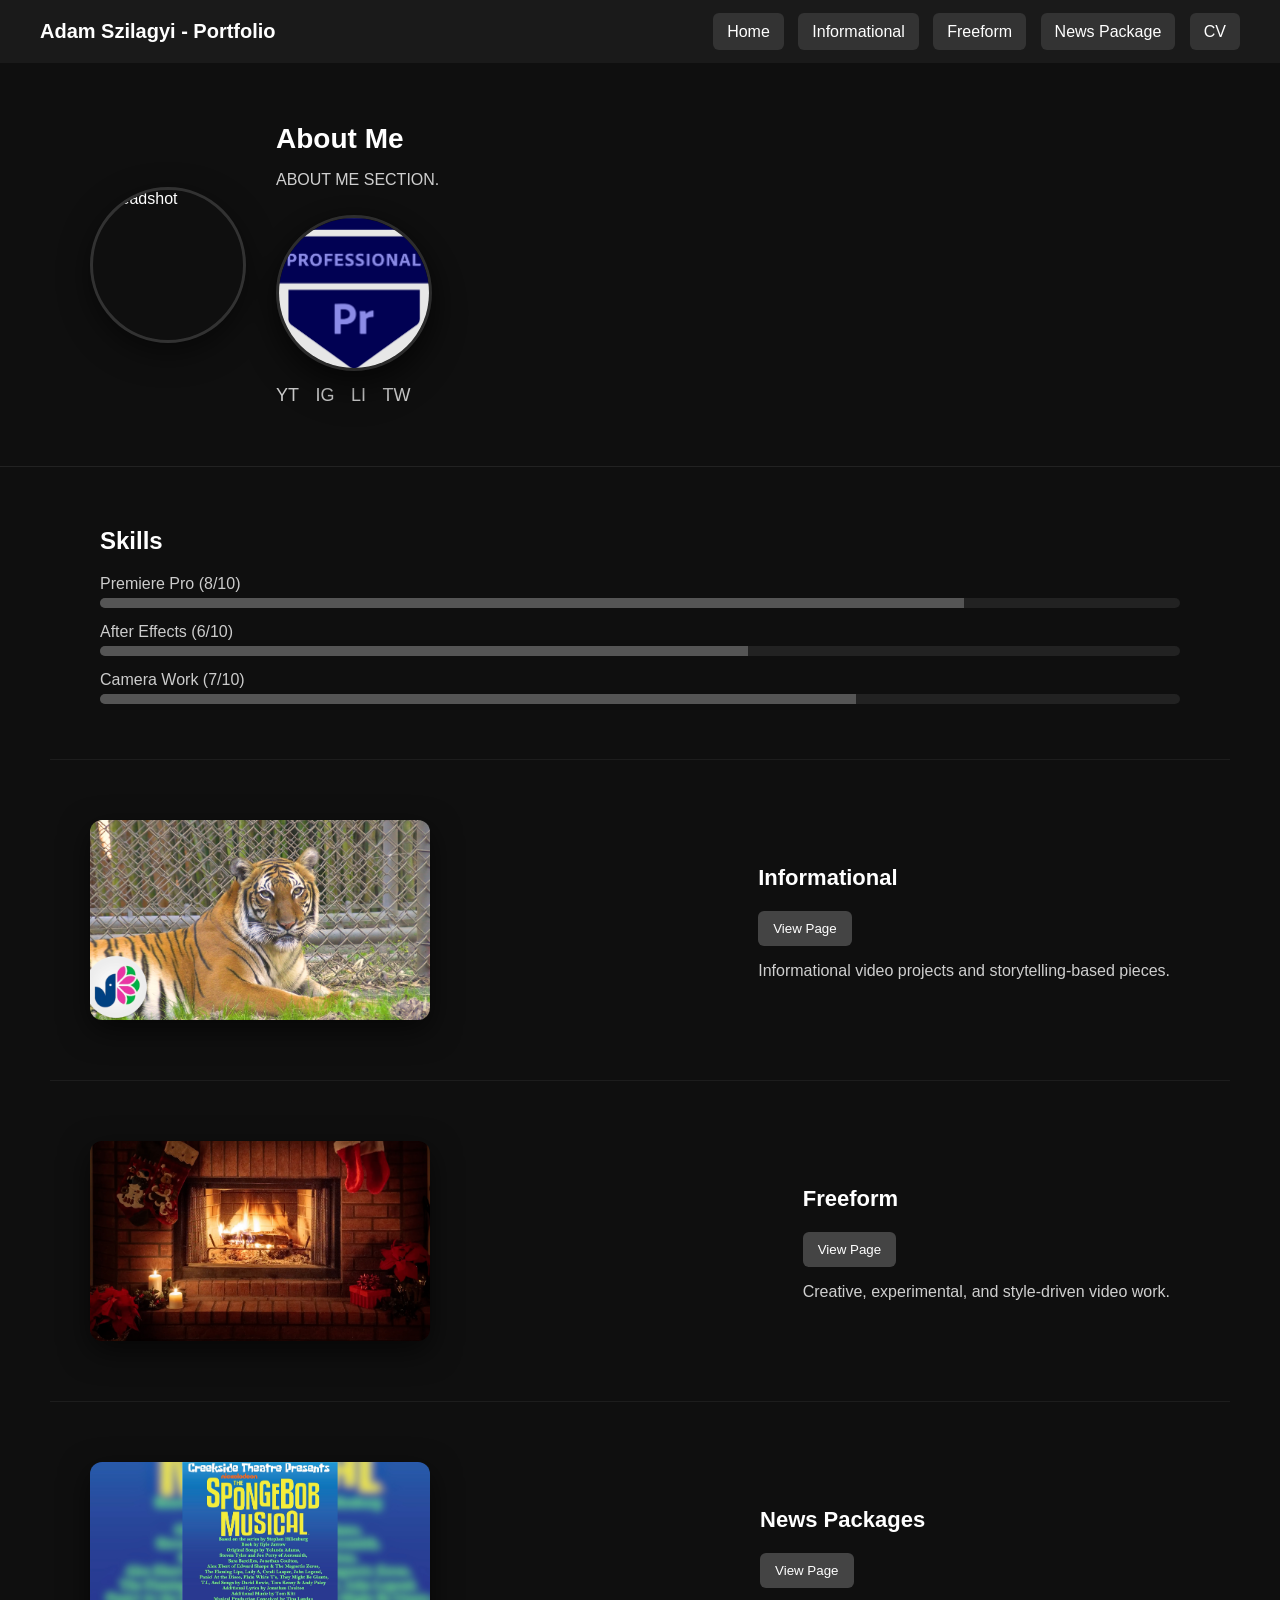
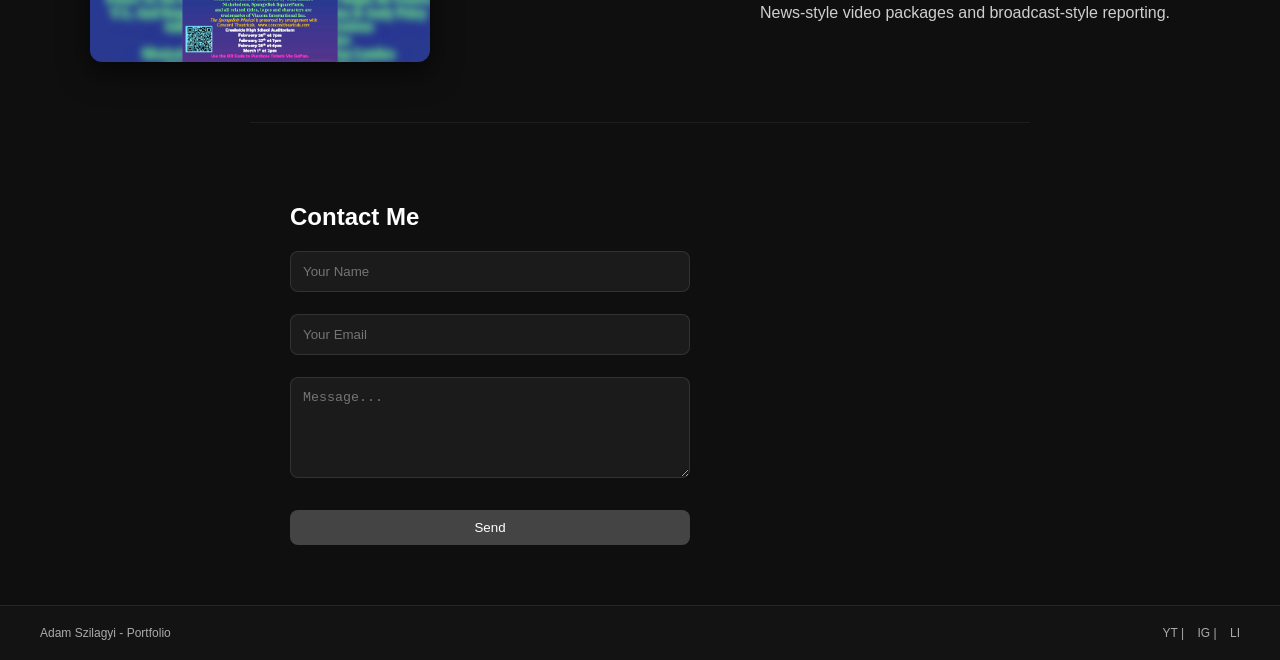
==== index.html @ 7d81436e "Update alt text for images in about section" ====
<!DOCTYPE html>
<html lang="en">
<head>
<meta charset="UTF-8" />
<meta name="viewport" content="width=device-width, initial-scale=1.0"/>
<title>Adam Szilagyi - Portfolio</title>

<link rel="stylesheet" href="styles.css">
</head>

<body>

<!-- HEADER -->
<header>
    <div class="title">Adam Szilagyi - Portfolio</div>

    <div class="nav-buttons">
        <a href="index.html">Home</a>
        <a href="informational.html">Informational</a>
        <a href="freeform.html">Freeform</a>
        <a href="news.html">News Package</a>
        <a href="cv.pdf" target="_blank">CV</a>
    </div>
</header>

<!-- ABOUT -->
<section class="about fade-in">
    <img class="headshot" src="images/headshot.jpg" alt="Headshot">

    <div>
        <h2>About Me</h2>
        <p>
            ABOUT ME SECTION.
        </p>

        <img class="cert" src="images/premiere-cert.png" alt="Cert1">

        <div class="socials">
            <a href="#">YT</a>
            <a href="#">IG</a>
            <a href="#">LI</a>
            <a href="#">TW</a>
        </div>
    </div>
</section>

<!-- SKILLS -->
<section class="skills fade-in">
    <h2>Skills</h2>

    <div class="skill">
        <div class="skill-name">Premiere Pro (8/10)</div>
        <div class="bar"><div class="bar-fill" style="width: 80%;"></div></div>
    </div>

    <div class="skill">
        <div class="skill-name">After Effects (6/10)</div>
        <div class="bar"><div class="bar-fill" style="width: 60%;"></div></div>
    </div>

    <div class="skill">
        <div class="skill-name">Camera Work (7/10)</div>
        <div class="bar"><div class="bar-fill" style="width: 70%;"></div></div>
    </div>
</section>
    
<!-- ROW 1 -->
<section class="row fade-in">
    <img id="img1" src="images/info1.jpg" alt="Informational preview">

    <div class="desc">
        <h3>Informational</h3>
        <button onclick="location.href='informational.html'">View Page</button>
        <p>Informational video projects and storytelling-based pieces.</p>
    </div>
</section>

<!-- ROW 2 -->
<section class="row fade-in">
    <img id="img2" src="images/free1.jpg" alt="Freeform preview">

    <div class="desc">
        <h3>Freeform</h3>
        <button onclick="location.href='freeform.html'">View Page</button>
        <p>Creative, experimental, and style-driven video work.</p>
    </div>
</section>

<!-- ROW 3 -->
<section class="row fade-in">
    <img id="img3" src="images/news1.jpg" alt="News preview">

    <div class="desc">
        <h3>News Packages</h3>
        <button onclick="location.href='news.html'">View Page</button>
        <p>News-style video packages and broadcast-style reporting.</p>
    </div>
</section>
    
<!-- CONTACT -->
<section class="contact fade-in">
    <h2>Contact Me</h2>

    <form action="https://formspree.io/f/mwvaejre" method="POST">
        <input type="text" name="name" placeholder="Your Name" required>
        <input type="email" name="email" placeholder="Your Email" required>
        <textarea name="message" placeholder="Message..." rows="5"></textarea>
        <button class="submit" type="submit">Send</button>
    </form>
</section>

<!-- FOOTER -->
<footer>
    <div>Adam Szilagyi - Portfolio</div>

    <div>
        <a href="#">YT</a> |
        <a href="#">IG</a> |
        <a href="#">LI</a>
    </div>
</footer>

<!-- SLIDESHOW SCRIPT -->
<script>
    const infoImgs = [
        "images/info1.jpg",
        "images/info2.jpg",
        "images/info3.jpg",
        "images/info4.jpg"
    ];

    const freeImgs = [
        "images/free1.jpg",
        "images/free2.jpg",
        "images/free3.jpg"
    ];

    const newsImgs = [
        "images/news1.jpg",
        "images/news2.jpg",
        "images/news3.jpg"
    ];

    let i1 = 0, i2 = 0, i3 = 0;

    setInterval(() => {
        i1 = (i1 + 1) % infoImgs.length;
        document.getElementById("img1").src = infoImgs[i1];

        i2 = (i2 + 1) % freeImgs.length;
        document.getElementById("img2").src = freeImgs[i2];

        i3 = (i3 + 1) % newsImgs.length;
        document.getElementById("img3").src = newsImgs[i3];
    }, 2500);
</script>

<script>
const observer = new IntersectionObserver((entries) => {
    entries.forEach(entry => {
        if (entry.isIntersecting) {
            entry.target.classList.add("show");
        }
    });
});

document.querySelectorAll(".fade-in").forEach(el => {
    observer.observe(el);
});
</script>

</body>
</html>
---- styles.css ----
body {
    margin: 0;
    font-family: Arial, sans-serif;
    background: #0f0f0f;
    color: white;
}

/* HEADER */
header {
    display: flex;
    justify-content: space-between;
    align-items: center;
    padding: 20px 40px;
    background: #1a1a1a;
    position: sticky;
    top: 0;
}

.title {
    font-size: 20px;
    font-weight: bold;
}

.nav-buttons a {
    margin-left: 10px;
    padding: 10px 14px;
    background: #333;
    color: white;
    text-decoration: none;
    border-radius: 6px;
    transition: 0.2s;
}

.nav-buttons a:hover {
    background: #555;
}

/* ABOUT */
.about {
    display: flex;
    gap: 20px;
    padding: 40px;
    align-items: center;
}

.about img {
    width: 180px;
    height: 180px;
    border-radius: 50%;
    object-fit: cover;
}

.cert {
    width: 90px;
    margin-top: 12px;
    opacity: 0.9;
}

.socials a {
    margin-right: 10px;
    color: white;
    text-decoration: none;
    font-size: 18px;
}

/* ROWS */
.row {
    display: flex;
    align-items: center;
    justify-content: space-between;
    padding: 40px;
    border-top: 1px solid #222;
}

.row img {
    width: 300px;
    height: 180px;
    object-fit: cover;
    border-radius: 10px;
}

.desc {
    max-width: 400px;
    padding: 0 20px;
}

.row button {
    padding: 10px 15px;
    border: none;
    border-radius: 6px;
    background: #444;
    color: white;
    cursor: pointer;
}

.row button:hover {
    background: #666;
}

/* CONTACT */
.contact {
    padding: 40px;
    border-top: 1px solid #222;
}

form {
    display: flex;
    flex-direction: column;
    max-width: 400px;
}

input, textarea {
    margin-bottom: 10px;
    padding: 10px;
    border: none;
    border-radius: 5px;
}

button.submit {
    background: #444;
    color: white;
    padding: 10px;
    border: none;
    cursor: pointer;
}

/* ===== FADE-IN SCROLL ANIMATION ===== */
.fade-in {
    opacity: 0;
    transform: translateY(20px);
    transition: all 0.8s ease;
}

.fade-in.show {
    opacity: 1;
    transform: translateY(0);
}

/* ===== SKILLS SECTION ===== */
.skills {
    padding-top: 40px;
    padding-bottom: 40px;
    padding-left: 100px;
    padding-right: 100px;
    border-top: 1px solid #222;
}

.skill {
    margin-bottom: 15px;
}

.skill-name {
    margin-bottom: 5px;
    color: #ccc;
}

.bar {
    width: 100%;
    background: #222;
    height: 10px;
    border-radius: 5px;
    overflow: hidden;
}

.bar-fill {
    height: 100%;
    background: #555;
}

/* FOOTER */
footer {
    display: flex;
    justify-content: space-between;
    padding: 20px 40px;
    background: #1a1a1a;
    font-size: 12px;
}}

.nav-buttons a {
    margin-left: 10px;
    padding: 10px 14px;
    background: rgba(255, 255, 255, 0.06);
    color: #fff;
    text-decoration: none;
    border-radius: 8px;
    transition: all 0.25s ease;
    border: 1px solid rgba(255,255,255,0.08);
}

.nav-buttons a:hover {
    transform: translateY(-2px);
    background: rgba(255, 255, 255, 0.15);
    box-shadow: 0 6px 20px rgba(0,0,0,0.4);
}

/* =========================
   ABOUT SECTION
========================= */
.about {
    display: flex;
    gap: 30px;
    padding: 60px 40px;
    align-items: center;
    max-width: 1100px;
    margin: auto;
}

.about img {
    width: 150px;
    height: 150px;
    border-radius: 50%;
    object-fit: cover;
    border: 3px solid rgba(255,255,255,0.15);
    box-shadow: 0 10px 30px rgba(0,0,0,0.5);
}

.about h2 {
    margin: 0;
    font-size: 28px;
}

.about p {
    color: #cfcfcf;
    max-width: 500px;
}

.cert {
    width: 130px;
    margin-top: 10px;
    filter: drop-shadow(0 10px 15px rgba(0,0,0,0.4));
}

.socials {
    margin-top: 10px;
}

.socials a {
    margin-right: 12px;
    font-size: 18px;
    color: #ccc;
    transition: 0.2s;
}

.socials a:hover {
    color: white;
    transform: scale(1.1);
}

/* =========================
   ROW SECTIONS
========================= */
.row {
    display: flex;
    align-items: center;
    justify-content: space-between;
    padding: 60px 40px;
    border-top: 1px solid rgba(255,255,255,0.06);
    max-width: 1100px;
    margin: auto;
    gap: 20px;
}

.row img {
    width: 340px;
    height: 200px;
    object-fit: cover;
    border-radius: 12px;
    box-shadow: 0 10px 30px rgba(0,0,0,0.6);
    transition: transform 0.3s ease;
}

.row img:hover {
    transform: scale(1.03);
}

.desc {
    max-width: 420px;
}

.desc h3 {
    font-size: 22px;
    margin-bottom: 10px;
}

.desc p {
    color: #cfcfcf;
}

/* BUTTONS */
button {
    margin-top: 10px;
    padding: 10px 16px;
    border: none;
    border-radius: 8px;
    background: linear-gradient(135deg, #444, #222);
    color: white;
    cursor: pointer;
    transition: all 0.25s ease;
}

button:hover {
    transform: translateY(-2px);
    background: linear-gradient(135deg, #666, #333);
    box-shadow: 0 8px 25px rgba(0,0,0,0.4);
}

/* =========================
   CONTACT
========================= */
.contact {
    padding: 60px 40px;
    max-width: 700px;
    margin: auto;
    border-top: 1px solid rgba(255,255,255,0.06);
}

form {
    display: flex;
    flex-direction: column;
    gap: 12px;
}

input, textarea {
    padding: 12px;
    border-radius: 8px;
    border: 1px solid rgba(255,255,255,0.1);
    background: rgba(255,255,255,0.05);
    color: white;
    outline: none;
}

input:focus, textarea:focus {
    border-color: rgba(255,255,255,0.3);
}

/* =========================
   FOOTER
========================= */
footer {
    display: flex;
    justify-content: space-between;
    padding: 20px 40px;
    background: rgba(20, 20, 20, 0.8);
    border-top: 1px solid rgba(255,255,255,0.08);
    font-size: 12px;
    color: #aaa;
}

footer a {
    color: #aaa;
    margin-left: 10px;
    text-decoration: none;
}

footer a:hover {
    color: white;
}
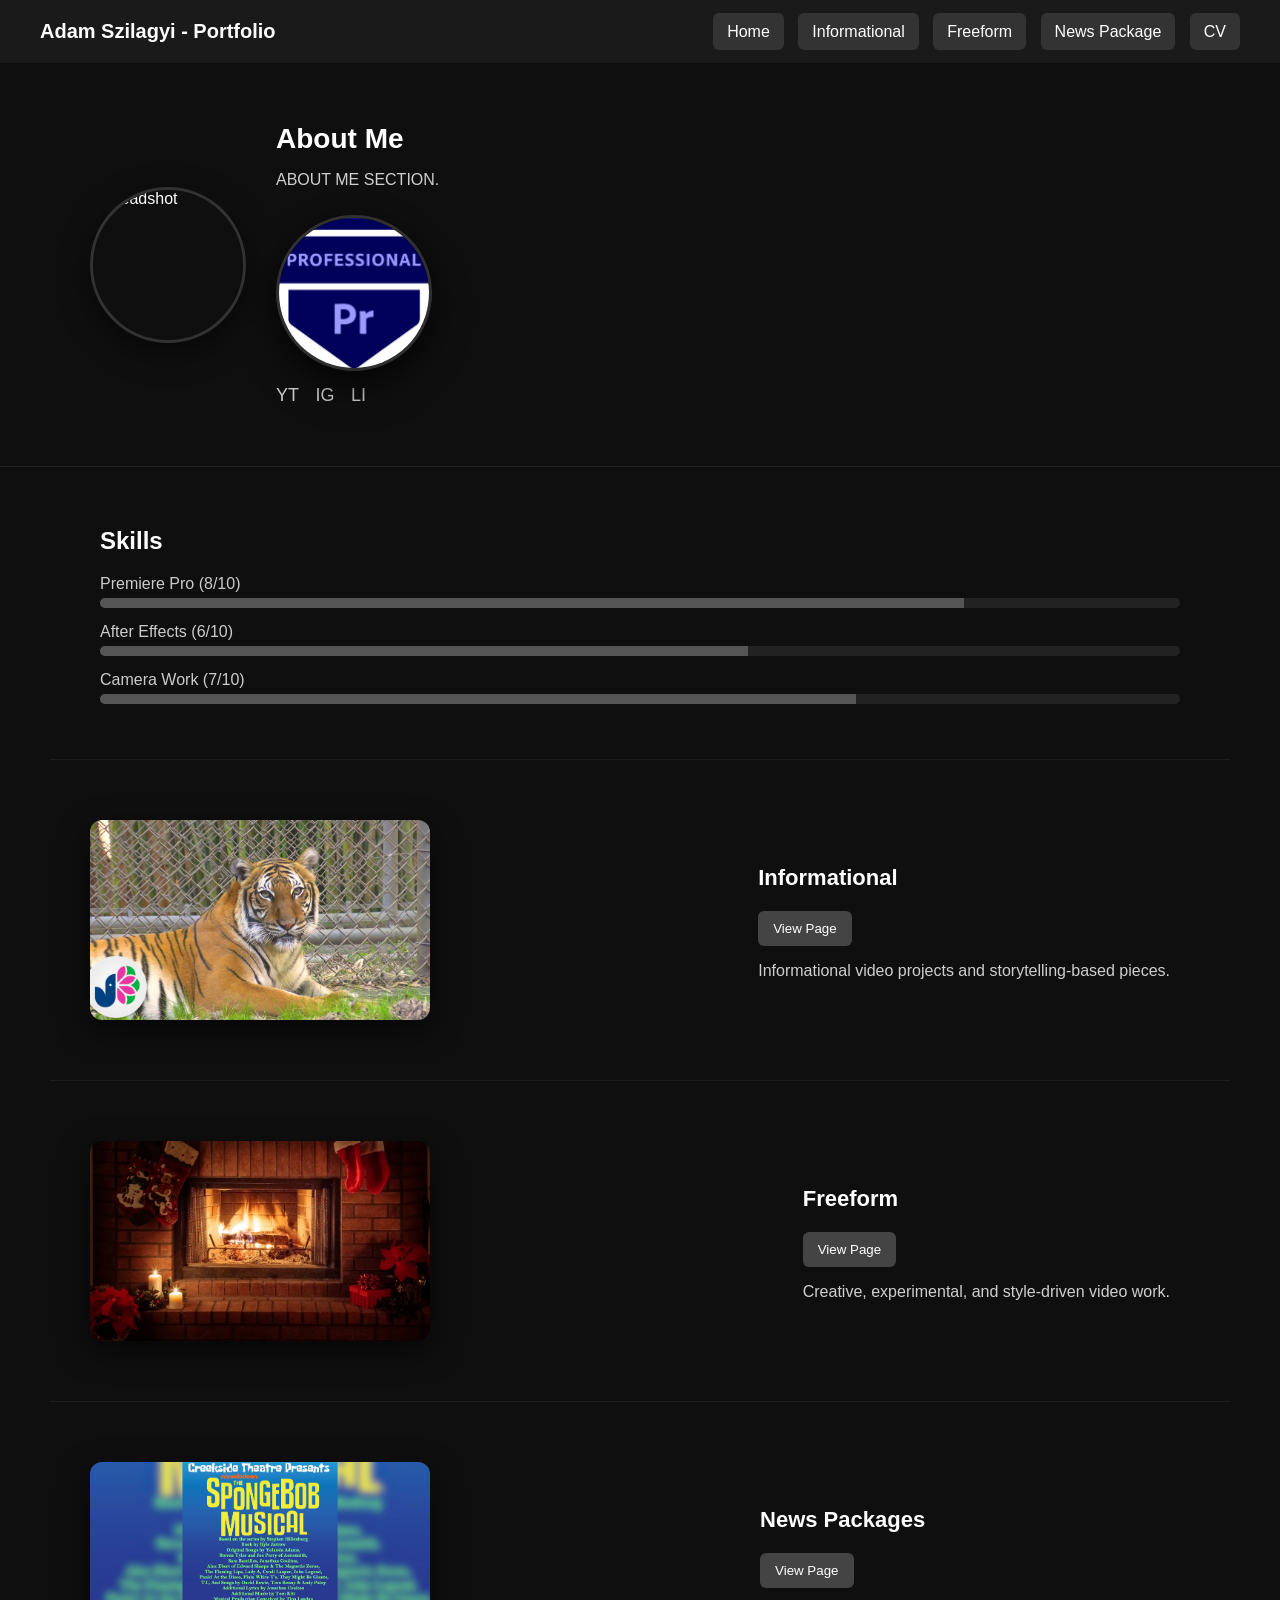
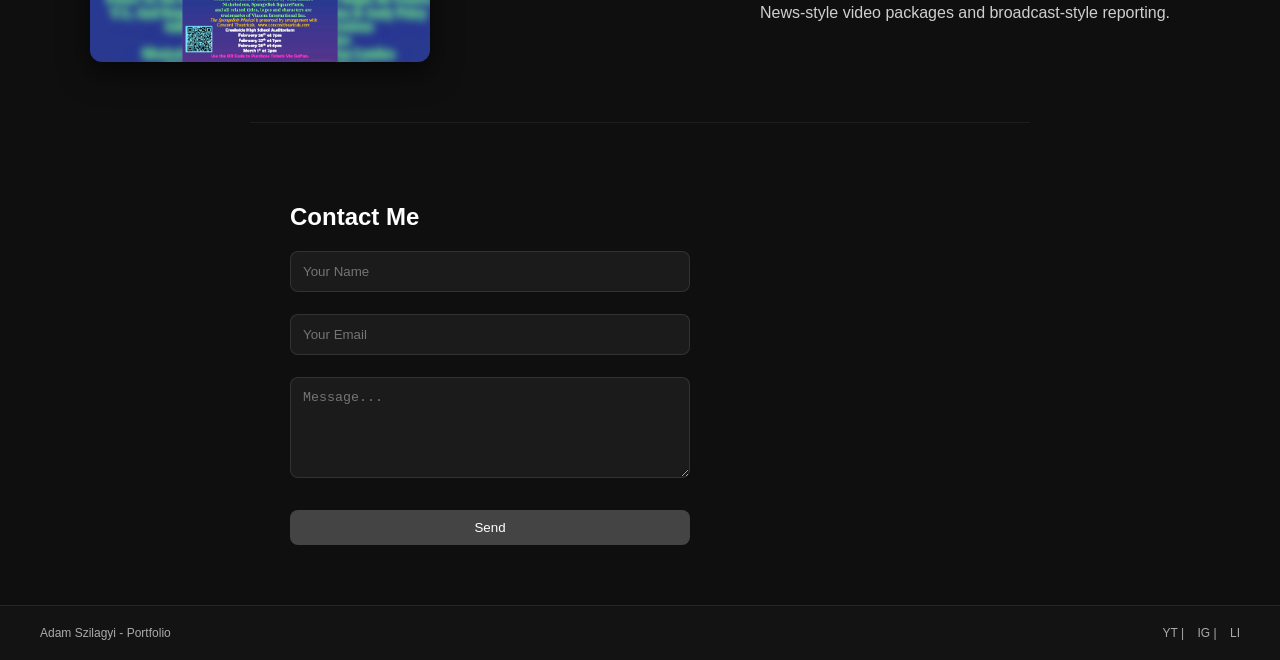
==== commit cf03b808: "Update YouTube links in index.html" ====
--- a/index.html
+++ b/index.html
@@ -36,10 +36,9 @@
         <img class="cert" src="images/premiere-cert.png" alt="Cert1">
 
         <div class="socials">
-            <a href="#">YT</a>
+            <a href="www.youtube.com/">YT</a>
             <a href="#">IG</a>
             <a href="#">LI</a>
-            <a href="#">TW</a>
         </div>
     </div>
 </section>
@@ -114,7 +113,7 @@
     <div>Adam Szilagyi - Portfolio</div>
 
     <div>
-        <a href="#">YT</a> |
+        <a href="www.youtube.com/">YT</a> |
         <a href="#">IG</a> |
         <a href="#">LI</a>
     </div>
--- a/styles.css
+++ b/styles.css
@@ -43,17 +43,19 @@
     align-items: center;
 }
 
-.about img {
+/* HEADSHOT */
+.headshot {
     width: 180px;
     height: 180px;
     border-radius: 50%;
     object-fit: cover;
 }
 
+/* CERT BADGE */
 .cert {
-    width: 90px;
-    margin-top: 12px;
-    opacity: 0.9;
+    width: 80px;
+    height: auto;
+    margin-top: 10px;
 }
 
 .socials a {
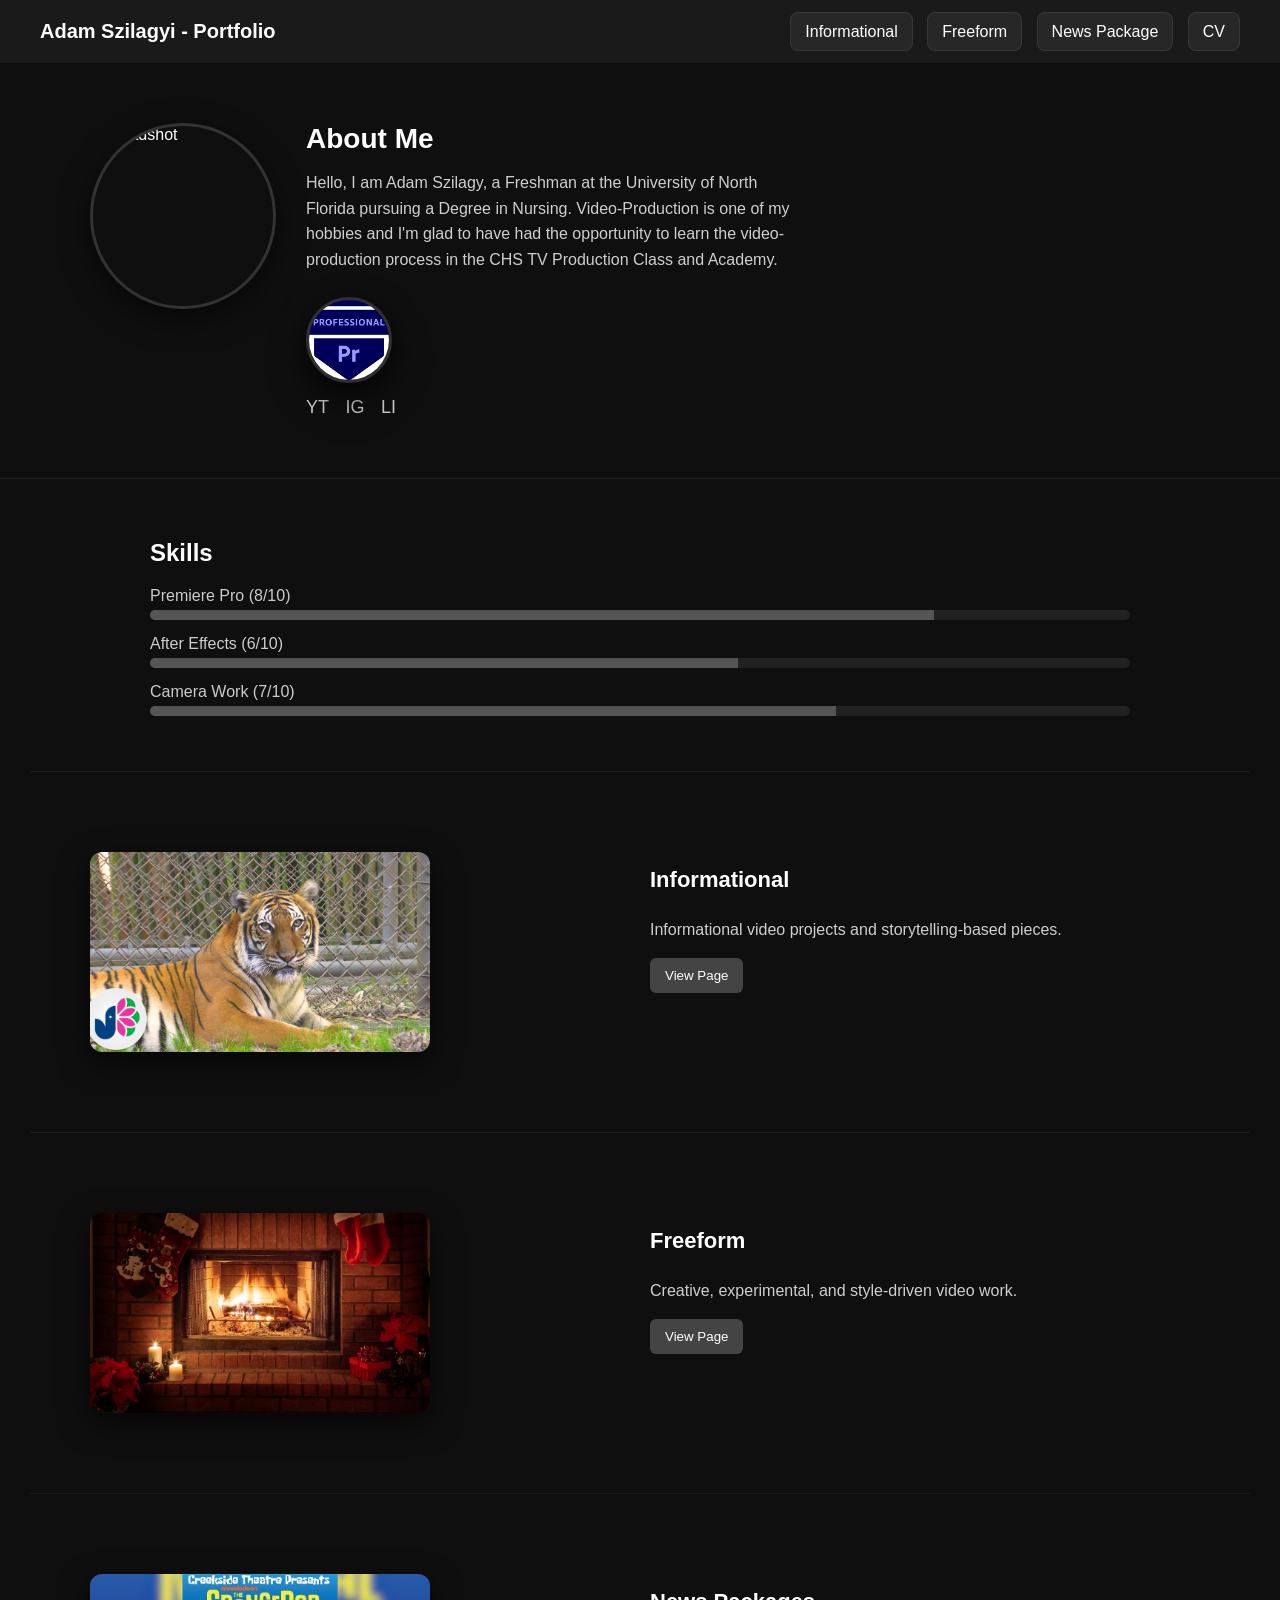
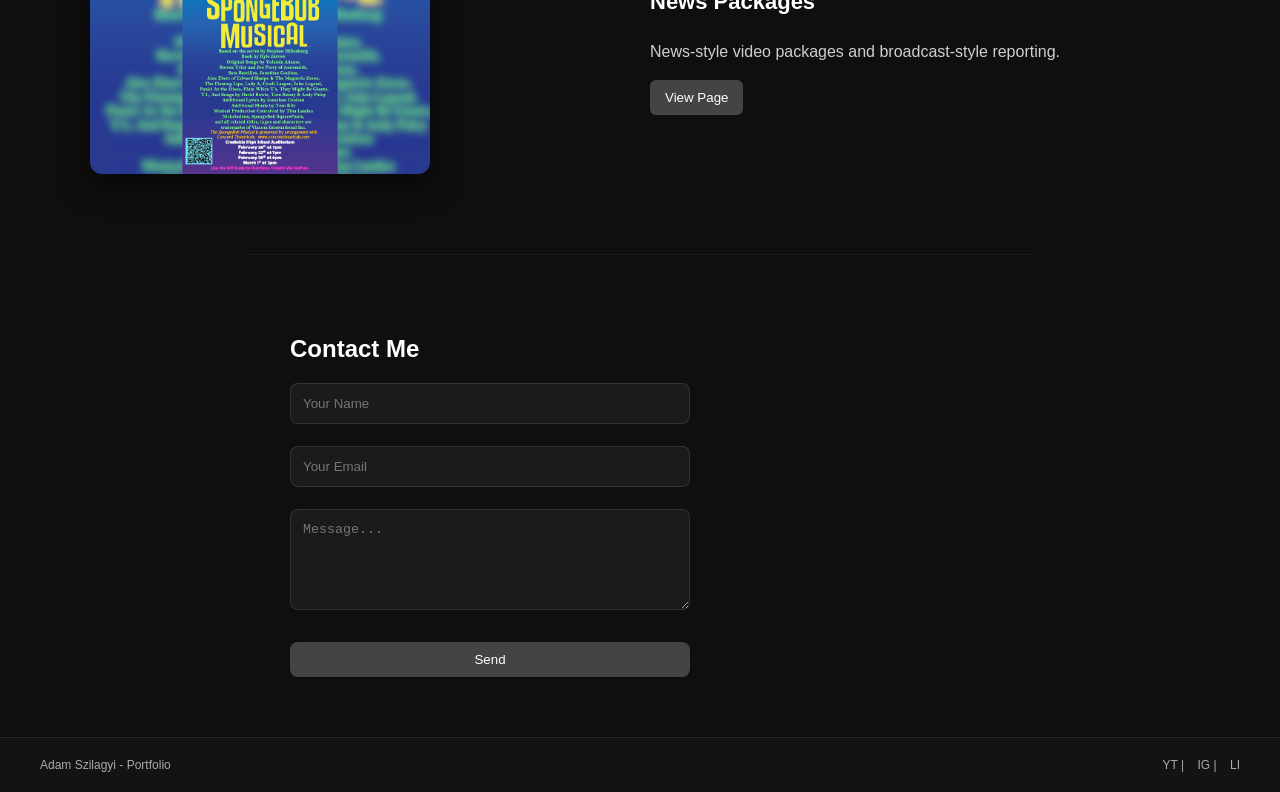
==== commit 522e4fec: "Correct capitalization of 'hobbies' in About Me section" ====
--- a/index.html
+++ b/index.html
@@ -1,148 +1,151 @@
-<!DOCTYPE html>
+<!doctype html>
 <html lang="en">
-<head>
-<meta charset="UTF-8" />
-<meta name="viewport" content="width=device-width, initial-scale=1.0"/>
-<title>Adam Szilagyi - Portfolio</title>
+  <head>
+    <meta charset="UTF-8" />
+    <meta name="viewport" content="width=device-width, initial-scale=1.0" />
+    <title>Adam Szilagyi - Portfolio</title>
 
-<link rel="stylesheet" href="styles.css">
-</head>
+    <link rel="stylesheet" href="styles.css" />
+  </head>
 
-<body>
+  <body>
+    <!-- HEADER -->
+    <header>
+      <a href="index.html" class="title">Adam Szilagyi - Portfolio</a>
 
-<!-- HEADER -->
-<header>
-    <div class="title">Adam Szilagyi - Portfolio</div>
-
-    <div class="nav-buttons">
-        <a href="index.html">Home</a>
+      <div class="nav-buttons">
         <a href="informational.html">Informational</a>
         <a href="freeform.html">Freeform</a>
         <a href="news.html">News Package</a>
         <a href="cv.pdf" target="_blank">CV</a>
-    </div>
-</header>
+      </div>
+    </header>
 
-<!-- ABOUT -->
-<section class="about fade-in">
-    <img class="headshot" src="images/headshot.jpg" alt="Headshot">
+    <!-- ABOUT -->
+    <section class="about fade-in">
+      <img class="headshot" src="images/headshot.jpg" alt="Headshot" />
 
-    <div>
+      <div>
         <h2>About Me</h2>
         <p>
-            ABOUT ME SECTION.
+          Hello, I am Adam Szilagy, a Freshman at the University of North Florida pursuing a Degree in Nursing. 
+          Video-Production is one of my hobbies and I'm glad to have had the opportunity to learn the video-production 
+          process in the CHS TV Production Class and Academy.
         </p>
 
-        <img class="cert" src="images/premiere-cert.png" alt="Cert1">
+        <img class="cert" src="images/premiere-cert.png" alt="Cert1" />
 
         <div class="socials">
-            <a href="www.youtube.com/">YT</a>
-            <a href="#">IG</a>
-            <a href="#">LI</a>
+          <a href="www.youtube.com/">YT</a>
+          <a href="#">IG</a>
+          <a href="#">LI</a>
         </div>
-    </div>
-</section>
+      </div>
+    </section>
 
-<!-- SKILLS -->
-<section class="skills fade-in">
-    <h2>Skills</h2>
+    <!-- SKILLS -->
+    <section class="skills fade-in">
+      <h2>Skills</h2>
 
-    <div class="skill">
+      <div class="skill">
         <div class="skill-name">Premiere Pro (8/10)</div>
-        <div class="bar"><div class="bar-fill" style="width: 80%;"></div></div>
-    </div>
+        <div class="bar"><div class="bar-fill" style="width: 80%"></div></div>
+      </div>
 
-    <div class="skill">
+      <div class="skill">
         <div class="skill-name">After Effects (6/10)</div>
-        <div class="bar"><div class="bar-fill" style="width: 60%;"></div></div>
-    </div>
+        <div class="bar"><div class="bar-fill" style="width: 60%"></div></div>
+      </div>
 
-    <div class="skill">
+      <div class="skill">
         <div class="skill-name">Camera Work (7/10)</div>
-        <div class="bar"><div class="bar-fill" style="width: 70%;"></div></div>
-    </div>
-</section>
-    
-<!-- ROW 1 -->
-<section class="row fade-in">
-    <img id="img1" src="images/info1.jpg" alt="Informational preview">
+        <div class="bar"><div class="bar-fill" style="width: 70%"></div></div>
+      </div>
+    </section>
 
-    <div class="desc">
+    <!-- ROW 1 -->
+    <section class="row fade-in">
+      <img id="img1" src="images/info1.jpg" alt="Informational preview" />
+
+      <div class="desc">
         <h3>Informational</h3>
-        <button onclick="location.href='informational.html'">View Page</button>
         <p>Informational video projects and storytelling-based pieces.</p>
-    </div>
-</section>
+        <button onclick="location.href = 'informational.html'">
+          View Page
+        </button>
+      </div>
+    </section>
 
-<!-- ROW 2 -->
-<section class="row fade-in">
-    <img id="img2" src="images/free1.jpg" alt="Freeform preview">
+    <!-- ROW 2 -->
+    <section class="row fade-in">
+      <img id="img2" src="images/free1.jpg" alt="Freeform preview" />
 
-    <div class="desc">
+      <div class="desc">
         <h3>Freeform</h3>
-        <button onclick="location.href='freeform.html'">View Page</button>
         <p>Creative, experimental, and style-driven video work.</p>
-    </div>
-</section>
+        <button onclick="location.href = 'freeform.html'">View Page</button>
+      </div>
+    </section>
 
-<!-- ROW 3 -->
-<section class="row fade-in">
-    <img id="img3" src="images/news1.jpg" alt="News preview">
+    <!-- ROW 3 -->
+    <section class="row fade-in">
+      <img id="img3" src="images/news1.jpg" alt="News preview" />
 
-    <div class="desc">
+      <div class="desc">
         <h3>News Packages</h3>
-        <button onclick="location.href='news.html'">View Page</button>
         <p>News-style video packages and broadcast-style reporting.</p>
-    </div>
-</section>
-    
-<!-- CONTACT -->
-<section class="contact fade-in">
-    <h2>Contact Me</h2>
+        <button onclick="location.href = 'news.html'">View Page</button>
+      </div>
+    </section>
 
-    <form action="https://formspree.io/f/mwvaejre" method="POST">
-        <input type="text" name="name" placeholder="Your Name" required>
-        <input type="email" name="email" placeholder="Your Email" required>
+    <!-- CONTACT -->
+    <section class="contact fade-in">
+      <h2>Contact Me</h2>
+
+      <form action="https://formspree.io/f/mwvaejre" method="POST">
+        <input type="text" name="name" placeholder="Your Name" required />
+        <input type="email" name="email" placeholder="Your Email" required />
         <textarea name="message" placeholder="Message..." rows="5"></textarea>
         <button class="submit" type="submit">Send</button>
-    </form>
-</section>
+      </form>
+    </section>
 
-<!-- FOOTER -->
-<footer>
-    <div>Adam Szilagyi - Portfolio</div>
+    <!-- FOOTER -->
+    <footer>
+      <div>Adam Szilagyi - Portfolio</div>
 
-    <div>
-        <a href="www.youtube.com/">YT</a> |
-        <a href="#">IG</a> |
+      <div>
+        <a href="www.youtube.com/">YT</a> | <a href="#">IG</a> |
         <a href="#">LI</a>
-    </div>
-</footer>
+      </div>
+    </footer>
 
-<!-- SLIDESHOW SCRIPT -->
-<script>
-    const infoImgs = [
+    <!-- SLIDESHOW SCRIPT -->
+    <script>
+      const infoImgs = [
         "images/info1.jpg",
         "images/info2.jpg",
         "images/info3.jpg",
-        "images/info4.jpg"
-    ];
+        "images/info4.jpg",
+      ];
 
-    const freeImgs = [
+      const freeImgs = [
         "images/free1.jpg",
         "images/free2.jpg",
-        "images/free3.jpg"
-    ];
+        "images/free3.jpg",
+      ];
 
-    const newsImgs = [
+      const newsImgs = [
         "images/news1.jpg",
         "images/news2.jpg",
-        "images/news3.jpg"
-    ];
+        "images/news3.jpg",
+      ];
 
-    let i1 = 0, i2 = 0, i3 = 0;
+      let i1 = 0,
+        i2 = 0,
+        i3 = 0;
 
-    setInterval(() => {
+      setInterval(() => {
         i1 = (i1 + 1) % infoImgs.length;
         document.getElementById("img1").src = infoImgs[i1];
 
@@ -151,22 +154,21 @@
 
         i3 = (i3 + 1) % newsImgs.length;
         document.getElementById("img3").src = newsImgs[i3];
-    }, 2500);
-</script>
+      }, 2500);
+    </script>
 
-<script>
-const observer = new IntersectionObserver((entries) => {
-    entries.forEach(entry => {
-        if (entry.isIntersecting) {
+    <script>
+      const observer = new IntersectionObserver((entries) => {
+        entries.forEach((entry) => {
+          if (entry.isIntersecting) {
             entry.target.classList.add("show");
-        }
-    });
-});
+          }
+        });
+      });
 
-document.querySelectorAll(".fade-in").forEach(el => {
-    observer.observe(el);
-});
-</script>
-
-</body>
+      document.querySelectorAll(".fade-in").forEach((el) => {
+        observer.observe(el);
+      });
+    </script>
+  </body>
 </html>
--- a/styles.css
+++ b/styles.css
@@ -1,359 +1,644 @@
 body {
-    margin: 0;
-    font-family: Arial, sans-serif;
-    background: #0f0f0f;
-    color: white;
+  margin: 0;
+  font-family: Arial, sans-serif;
+  background: #0f0f0f;
+  color: white;
 }
 
 /* HEADER */
 header {
-    display: flex;
-    justify-content: space-between;
-    align-items: center;
-    padding: 20px 40px;
-    background: #1a1a1a;
-    position: sticky;
-    top: 0;
+  display: flex;
+  justify-content: space-between;
+  align-items: center;
+  padding: 20px 40px;
+  background: #1a1a1a;
+  position: sticky;
+  top: 0;
+
+  z-index: 1000;
 }
 
 .title {
-    font-size: 20px;
-    font-weight: bold;
+  font-size: 20px;
+  font-weight: bold;
+  color: white;
+  text-decoration: none;
+  cursor: pointer;
+  transition: opacity 0.2s ease;
+}
+
+.title:hover {
+  transform: scale(1.05);
+  opacity: 0.8;
+  transition:
+    opacity 0.2s,
+    transform 0.2s;
 }
 
 .nav-buttons a {
-    margin-left: 10px;
-    padding: 10px 14px;
-    background: #333;
-    color: white;
-    text-decoration: none;
-    border-radius: 6px;
-    transition: 0.2s;
+  margin-left: 10px;
+  padding: 10px 14px;
+  background: #333;
+  color: white;
+  text-decoration: none;
+  border-radius: 6px;
+  transition: 0.2s;
 }
 
 .nav-buttons a:hover {
-    background: #555;
+  background: #555;
 }
 
 /* ABOUT */
 .about {
-    display: flex;
-    gap: 20px;
-    padding: 40px;
-    align-items: center;
+  display: flex;
+  gap: 20px;
+  padding: 40px;
+  align-items: center;
 }
 
 /* HEADSHOT */
 .headshot {
-    width: 180px;
-    height: 180px;
-    border-radius: 50%;
-    object-fit: cover;
-}
-
-/* CERT BADGE */
+  width: 180px !important;
+  height: 180px !important;
+  border-radius: 50%;
+  object-fit: cover;
+}
+
 .cert {
-    width: 80px;
-    height: auto;
-    margin-top: 10px;
+  width: 80px !important;
+  height: auto !important;
+  margin-top: 10px !important;
 }
 
 .socials a {
-    margin-right: 10px;
-    color: white;
-    text-decoration: none;
-    font-size: 18px;
+  margin-right: 10px;
+  color: white;
+  text-decoration: none;
+  font-size: 18px;
 }
 
 /* ROWS */
 .row {
-    display: flex;
-    align-items: center;
-    justify-content: space-between;
-    padding: 40px;
-    border-top: 1px solid #222;
+  display: flex;
+  align-items: center;
+  justify-content: space-between;
+  padding: 40px;
+  border-top: 1px solid #222;
 }
 
 .row img {
-    width: 300px;
-    height: 180px;
-    object-fit: cover;
-    border-radius: 10px;
+  width: 300px;
+  height: 180px;
+  object-fit: cover;
+  border-radius: 10px;
 }
 
 .desc {
-    max-width: 400px;
-    padding: 0 20px;
+  max-width: 400px;
+  padding: 0 20px;
 }
 
 .row button {
-    padding: 10px 15px;
-    border: none;
-    border-radius: 6px;
-    background: #444;
-    color: white;
-    cursor: pointer;
+  padding: 10px 15px;
+  border: none;
+  border-radius: 6px;
+  background: #444;
+  color: white;
+  cursor: pointer;
 }
 
 .row button:hover {
-    background: #666;
+  background: #666;
 }
 
 /* CONTACT */
 .contact {
-    padding: 40px;
-    border-top: 1px solid #222;
+  padding: 40px;
+  border-top: 1px solid #222;
 }
 
 form {
-    display: flex;
-    flex-direction: column;
-    max-width: 400px;
-}
-
-input, textarea {
-    margin-bottom: 10px;
-    padding: 10px;
-    border: none;
-    border-radius: 5px;
+  display: flex;
+  flex-direction: column;
+  max-width: 400px;
+}
+
+input,
+textarea {
+  margin-bottom: 10px;
+  padding: 10px;
+  border: none;
+  border-radius: 5px;
 }
 
 button.submit {
-    background: #444;
-    color: white;
-    padding: 10px;
-    border: none;
-    cursor: pointer;
+  background: #444;
+  color: white;
+  padding: 10px;
+  border: none;
+  cursor: pointer;
 }
 
 /* ===== FADE-IN SCROLL ANIMATION ===== */
 .fade-in {
-    opacity: 0;
-    transform: translateY(20px);
-    transition: all 0.8s ease;
+  opacity: 0;
+  transform: translateY(20px);
+  transition: all 0.8s ease;
 }
 
 .fade-in.show {
-    opacity: 1;
-    transform: translateY(0);
+  opacity: 1;
+  transform: translateY(0);
 }
 
 /* ===== SKILLS SECTION ===== */
 .skills {
-    padding-top: 40px;
-    padding-bottom: 40px;
-    padding-left: 100px;
-    padding-right: 100px;
-    border-top: 1px solid #222;
+  padding-top: 40px;
+  padding-bottom: 40px;
+  padding-left: 150px;
+  padding-right: 150px;
+  border-top: 1px solid #222;
 }
 
 .skill {
-    margin-bottom: 15px;
+  margin-bottom: 15px;
 }
 
 .skill-name {
-    margin-bottom: 5px;
-    color: #ccc;
+  margin-bottom: 5px;
+  color: #ccc;
 }
 
 .bar {
-    width: 100%;
-    background: #222;
-    height: 10px;
-    border-radius: 5px;
-    overflow: hidden;
+  width: 100%;
+  background: #222;
+  height: 10px;
+  border-radius: 5px;
+  overflow: hidden;
 }
 
 .bar-fill {
-    height: 100%;
-    background: #555;
+  height: 100%;
+  background: #555;
 }
 
 /* FOOTER */
 footer {
-    display: flex;
-    justify-content: space-between;
-    padding: 20px 40px;
-    background: #1a1a1a;
-    font-size: 12px;
-}}
+  display: flex;
+  justify-content: space-between;
+  padding: 20px 40px;
+  background: #1a1a1a;
+  font-size: 12px;
+}
 
 .nav-buttons a {
-    margin-left: 10px;
-    padding: 10px 14px;
-    background: rgba(255, 255, 255, 0.06);
-    color: #fff;
-    text-decoration: none;
-    border-radius: 8px;
-    transition: all 0.25s ease;
-    border: 1px solid rgba(255,255,255,0.08);
+  margin-left: 10px;
+  padding: 10px 14px;
+  background: rgba(255, 255, 255, 0.06);
+  color: #fff;
+  text-decoration: none;
+  border-radius: 8px;
+  transition: all 0.25s ease;
+  border: 1px solid rgba(255, 255, 255, 0.08);
 }
 
 .nav-buttons a:hover {
-    transform: translateY(-2px);
-    background: rgba(255, 255, 255, 0.15);
-    box-shadow: 0 6px 20px rgba(0,0,0,0.4);
+  transform: translateY(-2px);
+  background: rgba(255, 255, 255, 0.15);
+  box-shadow: 0 6px 20px rgba(0, 0, 0, 0.4);
 }
 
 /* =========================
    ABOUT SECTION
 ========================= */
 .about {
-    display: flex;
-    gap: 30px;
-    padding: 60px 40px;
-    align-items: center;
-    max-width: 1100px;
-    margin: auto;
+  display: flex;
+  gap: 30px;
+  padding: 60px 40px;
+  align-items: flex-start;
+  max-width: 1100px;
+  margin: auto;
 }
 
 .about img {
-    width: 150px;
-    height: 150px;
-    border-radius: 50%;
-    object-fit: cover;
-    border: 3px solid rgba(255,255,255,0.15);
-    box-shadow: 0 10px 30px rgba(0,0,0,0.5);
+  width: 150px;
+  height: 150px;
+  border-radius: 50%;
+  object-fit: cover;
+  border: 3px solid rgba(255, 255, 255, 0.15);
+  box-shadow: 0 10px 30px rgba(0, 0, 0, 0.5);
+  flex-shrink: 0;
+}
+
+.about > div {
+  flex: 1;
+  max-width: 500px;
 }
 
 .about h2 {
-    margin: 0;
-    font-size: 28px;
+  margin: 0 0 15px 0;
+  font-size: 28px;
 }
 
 .about p {
-    color: #cfcfcf;
-    max-width: 500px;
+  color: #cfcfcf;
+  line-height: 1.6;
+  margin: 0 0 15px 0;
 }
 
 .cert {
-    width: 130px;
-    margin-top: 10px;
-    filter: drop-shadow(0 10px 15px rgba(0,0,0,0.4));
+  width: 130px;
+  margin-top: 10px;
+  filter: drop-shadow(0 10px 15px rgba(0, 0, 0, 0.4));
 }
 
 .socials {
-    margin-top: 10px;
+  margin-top: 10px;
 }
 
 .socials a {
-    margin-right: 12px;
-    font-size: 18px;
-    color: #ccc;
-    transition: 0.2s;
+  margin-right: 12px;
+  font-size: 18px;
+  color: #ccc;
+  transition: 0.2s;
 }
 
 .socials a:hover {
-    color: white;
-    transform: scale(1.1);
+  color: white;
+  transform: scale(1.1);
 }
 
 /* =========================
    ROW SECTIONS
 ========================= */
 .row {
-    display: flex;
-    align-items: center;
-    justify-content: space-between;
-    padding: 60px 40px;
-    border-top: 1px solid rgba(255,255,255,0.06);
-    max-width: 1100px;
-    margin: auto;
-    gap: 20px;
+  display: flex;
+  align-items: flex-start;
+  justify-content: flex-start;
+  padding: 80px 60px;
+  border-top: 1px solid rgba(255, 255, 255, 0.06);
+  max-width: 1100px;
+  margin: auto;
+  gap: 200px;
 }
 
 .row img {
-    width: 340px;
-    height: 200px;
-    object-fit: cover;
-    border-radius: 12px;
-    box-shadow: 0 10px 30px rgba(0,0,0,0.6);
-    transition: transform 0.3s ease;
+  width: 340px;
+  height: 200px;
+  object-fit: cover;
+  border-radius: 12px;
+  box-shadow: 0 10px 30px rgba(0, 0, 0, 0.6);
+  transition: transform 0.3s ease;
+  flex-shrink: 0;
 }
 
 .row img:hover {
-    transform: scale(1.03);
+  transform: scale(1.03);
 }
 
 .desc {
-    max-width: 420px;
+  max-width: 420px;
+  display: flex;
+  flex-direction: column;
 }
 
 .desc h3 {
-    font-size: 22px;
-    margin-bottom: 10px;
+  font-size: 22px;
+  margin: 0 0 10px 0;
+  min-height: 55px;
+  display: flex;
+  align-items: center;
+}
+
+.desc button {
+  align-self: flex-start;
+  margin: 0 0 15px 0;
 }
 
 .desc p {
-    color: #cfcfcf;
+  color: #cfcfcf;
+  margin: 0 0 15px 0;
+  line-height: 1.6;
 }
 
 /* BUTTONS */
 button {
-    margin-top: 10px;
-    padding: 10px 16px;
-    border: none;
-    border-radius: 8px;
-    background: linear-gradient(135deg, #444, #222);
-    color: white;
-    cursor: pointer;
-    transition: all 0.25s ease;
+  margin-top: 10px;
+  padding: 10px 16px;
+  border: none;
+  border-radius: 8px;
+  background: linear-gradient(135deg, #444, #222);
+  color: white;
+  cursor: pointer;
+  transition: all 0.25s ease;
 }
 
 button:hover {
-    transform: translateY(-2px);
-    background: linear-gradient(135deg, #666, #333);
-    box-shadow: 0 8px 25px rgba(0,0,0,0.4);
+  transform: translateY(-2px);
+  background: linear-gradient(135deg, #666, #333);
+  box-shadow: 0 8px 25px rgba(0, 0, 0, 0.4);
 }
 
 /* =========================
    CONTACT
 ========================= */
 .contact {
-    padding: 60px 40px;
-    max-width: 700px;
-    margin: auto;
-    border-top: 1px solid rgba(255,255,255,0.06);
+  padding: 60px 40px;
+  max-width: 700px;
+  margin: auto;
+  border-top: 1px solid rgba(255, 255, 255, 0.06);
 }
 
 form {
-    display: flex;
-    flex-direction: column;
-    gap: 12px;
-}
-
-input, textarea {
-    padding: 12px;
-    border-radius: 8px;
-    border: 1px solid rgba(255,255,255,0.1);
-    background: rgba(255,255,255,0.05);
-    color: white;
-    outline: none;
-}
-
-input:focus, textarea:focus {
-    border-color: rgba(255,255,255,0.3);
+  display: flex;
+  flex-direction: column;
+  gap: 12px;
+}
+
+input,
+textarea {
+  padding: 12px;
+  border-radius: 8px;
+  border: 1px solid rgba(255, 255, 255, 0.1);
+  background: rgba(255, 255, 255, 0.05);
+  color: white;
+  outline: none;
+}
+
+input:focus,
+textarea:focus {
+  border-color: rgba(255, 255, 255, 0.3);
 }
 
 /* =========================
    FOOTER
 ========================= */
 footer {
-    display: flex;
-    justify-content: space-between;
-    padding: 20px 40px;
-    background: rgba(20, 20, 20, 0.8);
-    border-top: 1px solid rgba(255,255,255,0.08);
+  display: flex;
+  justify-content: space-between;
+  padding: 20px 40px;
+  background: rgba(20, 20, 20, 0.8);
+  border-top: 1px solid rgba(255, 255, 255, 0.08);
+  font-size: 12px;
+  color: #aaa;
+}
+
+footer a {
+  color: #aaa;
+  margin-left: 10px;
+  text-decoration: none;
+}
+
+footer a:hover {
+  color: white;
+}
+
+/* =========================
+   PAGE LAYOUTS (for detail pages)
+========================= */
+.page-title {
+  padding: 40px 40px 10px;
+  font-size: 32px;
+  font-weight: bold;
+}
+
+.page-desc {
+  padding: 0 40px 40px;
+  color: #aaa;
+}
+
+/* VIDEO SECTION */
+.video-row {
+  display: flex;
+  align-items: center;
+  gap: 30px;
+  padding: 30px 40px;
+  border-top: 1px solid #222;
+  max-width: 1100px;
+  margin: 0 auto;
+}
+
+.video-card {
+  display: flex;
+  flex-direction: column;
+  text-decoration: none;
+  color: white;
+  transition: transform 0.2s ease;
+  min-width: 320px;
+  width: 320px;
+}
+
+.video-card:hover img {
+  transform: scale(1.08);
+}
+
+.video-title {
+  margin-bottom: 8px;
+  font-weight: bold;
+  font-size: 16px;
+  min-height: 40px;
+  display: flex;
+  align-items: center;
+}
+
+.video-card img {
+  width: 280px;
+  height: 160px;
+  object-fit: cover;
+  border-radius: 10px;
+  box-shadow: 0 6px 20px rgba(0, 0, 0, 0.4);
+  transition: transform 0.3s ease;
+}
+
+.video-text {
+  max-width: 500px;
+  color: #ccc;
+  line-height: 1.6;
+}
+
+/* TAGS */
+.video-tags {
+  display: flex;
+  gap: 8px;
+  margin-top: 12px;
+  flex-wrap: wrap;
+}
+
+.tag {
+  display: inline-block;
+  padding: 4px 10px;
+  background: rgba(85, 85, 85, 0.6);
+  color: #ddd;
+  border-radius: 16px;
+  font-size: 12px;
+  font-weight: 500;
+  border: 1px solid rgba(255, 255, 255, 0.1);
+  transition: all 0.2s ease;
+}
+
+.tag:hover {
+  background: rgba(85, 85, 85, 0.9);
+  border-color: rgba(255, 255, 255, 0.3);
+}
+
+/* =========================
+   MOBILE/IPHONE RESPONSIVE
+========================= */
+@media (max-width: 768px) {
+  /* HEADER */
+  header {
+    padding: 15px 20px;
+    flex-direction: column;
+    gap: 15px;
+  }
+
+  .title {
+    font-size: 18px;
+  }
+
+  .nav-buttons a {
+    margin-left: 5px;
+    padding: 8px 10px;
     font-size: 12px;
-    color: #aaa;
-}
-
-footer a {
-    color: #aaa;
-    margin-left: 10px;
-    text-decoration: none;
-}
-
-footer a:hover {
-    color: white;
-}
+  }
+
+  /* ABOUT SECTION */
+  .about {
+    flex-direction: column;
+    padding: 40px 20px;
+    gap: 20px;
+    align-items: center;
+  }
+
+  .about img {
+    width: 120px;
+    height: 120px;
+  }
+
+  .about > div {
+    max-width: 100%;
+  }
+
+  .about h2 {
+    font-size: 22px;
+  }
+
+  /* SKILLS SECTION */
+  .skills {
+    padding: 30px 20px;
+    padding-left: 20px;
+    padding-right: 20px;
+  }
+
+  .skill {
+    margin-bottom: 12px;
+  }
+
+  /* ROW SECTIONS */
+  .row {
+    flex-direction: column;
+    padding: 40px 20px;
+    gap: 20px;
+    align-items: center;
+  }
+
+  .row img {
+    width: 100%;
+    height: auto;
+    max-width: 300px;
+  }
+
+  .desc {
+    max-width: 100%;
+    text-align: center;
+  }
+
+  .desc h3 {
+    min-height: auto;
+    font-size: 18px;
+    justify-content: center;
+  }
+
+  .desc button {
+    align-self: center;
+  }
+
+  /* CONTACT */
+  .contact {
+    padding: 40px 20px;
+    max-width: 100%;
+  }
+
+  form {
+    max-width: 100%;
+  }
+
+  input,
+  textarea {
+    font-size: 16px;
+  }
+
+  /* VIDEO SECTION */
+  .video-row {
+    flex-direction: column;
+    padding: 20px 20px;
+    gap: 15px;
+    align-items: center;
+    justify-content: flex-start;
+  }
+
+  .video-card {
+    min-width: 100%;
+    width: 100%;
+    max-width: 300px;
+  }
+
+  .video-card img {
+    width: 100%;
+    max-width: 300px;
+    height: auto;
+  }
+
+  .video-title {
+    min-height: 30px;
+    font-size: 14px;
+  }
+
+  .video-text {
+    max-width: 100%;
+    font-size: 14px;
+  }
+
+  .page-title {
+    padding: 20px 20px 10px;
+    font-size: 24px;
+  }
+
+  .page-desc {
+    padding: 0 20px 20px;
+    font-size: 14px;
+  }
+
+  /* FOOTER */
+  footer {
+    flex-direction: column;
+    gap: 15px;
+    padding: 20px;
+    text-align: center;
+  }
+
+  footer a {
+    margin-left: 5px;
+  }
+
+  .tag {
+    font-size: 11px;
+    padding: 3px 8px;
+  }
+
+  button {
+    padding: 8px 12px;
+    font-size: 14px;
+  }
+}
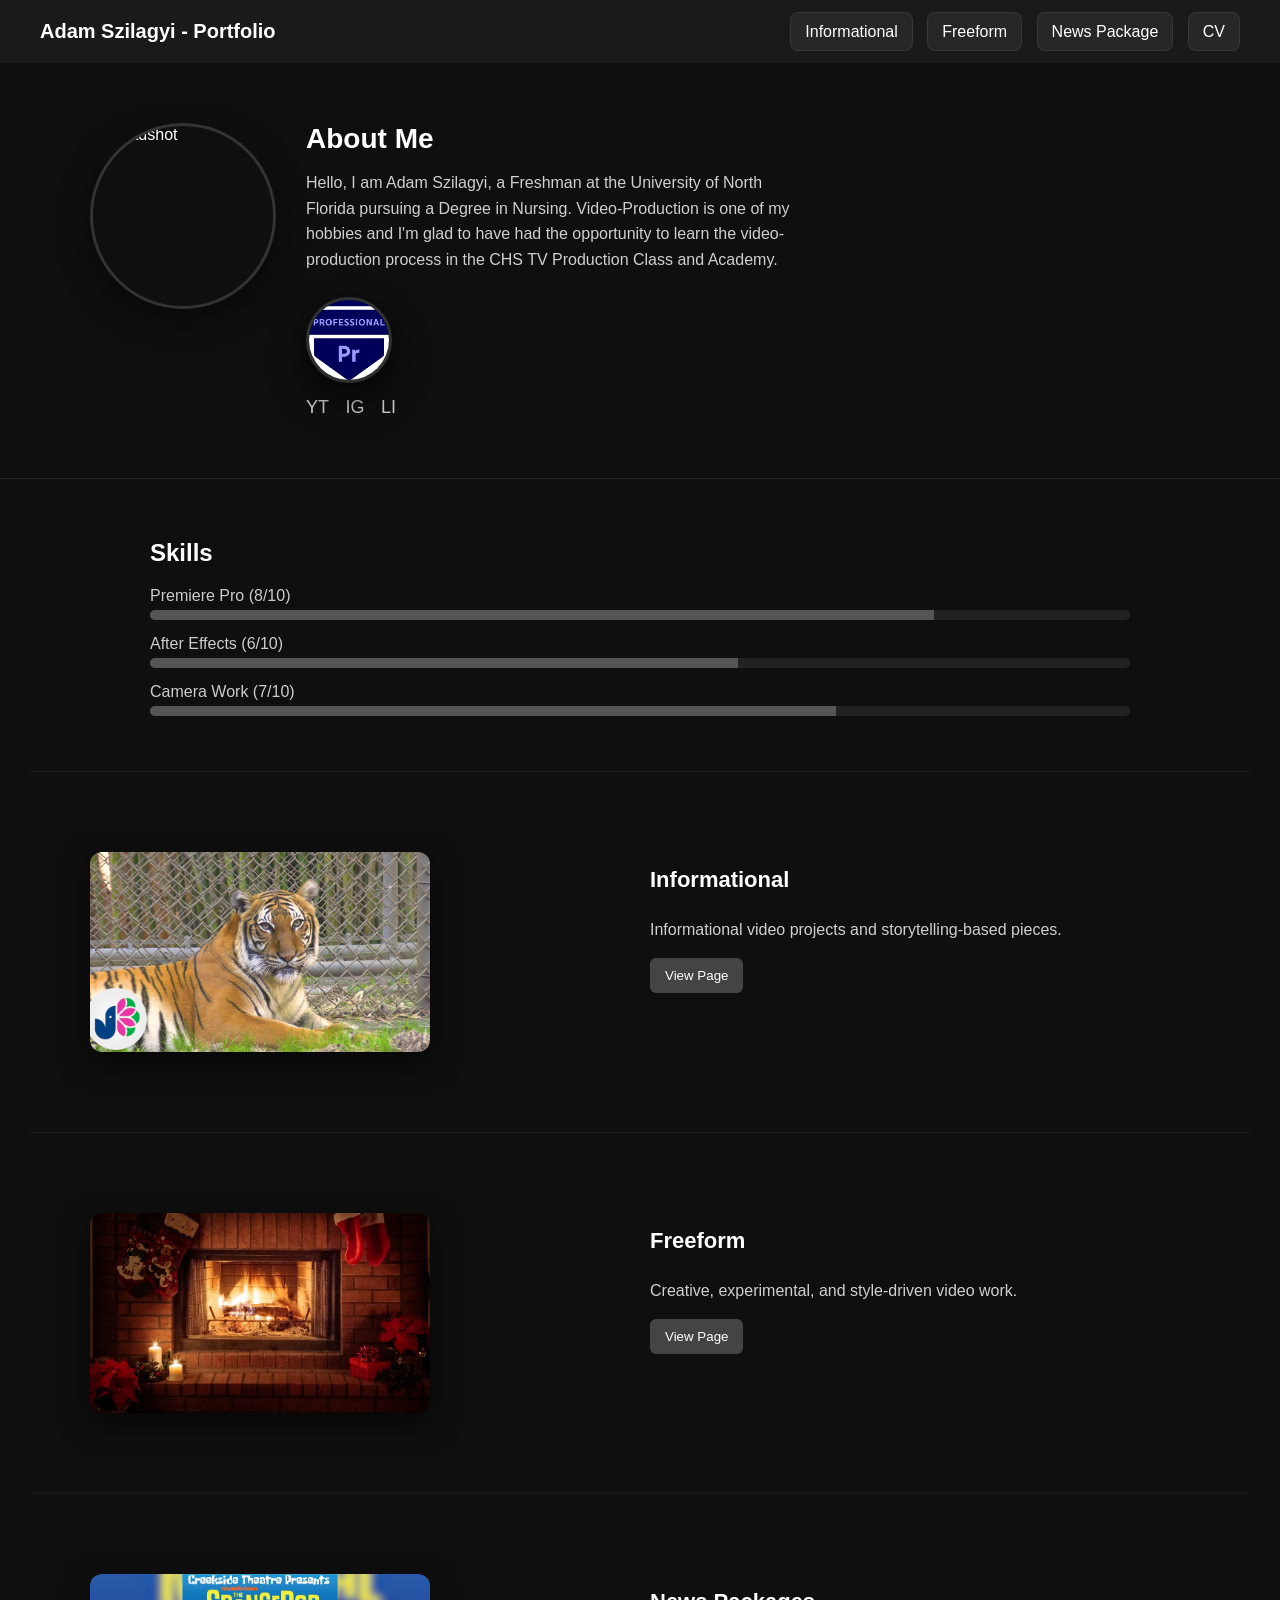
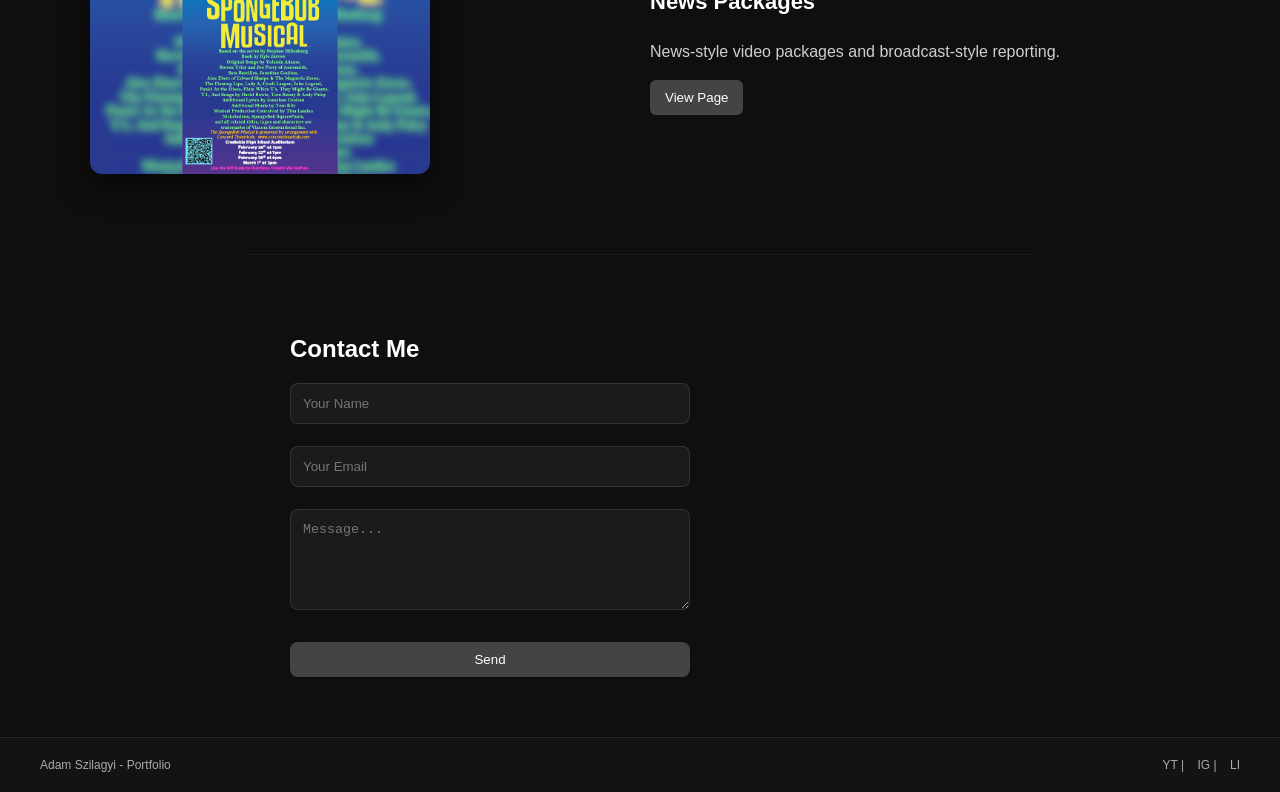
==== commit 81b9e045: "Fixed spelling in name" ====
--- a/index.html
+++ b/index.html
@@ -28,17 +28,19 @@
       <div>
         <h2>About Me</h2>
         <p>
-          Hello, I am Adam Szilagy, a Freshman at the University of North Florida pursuing a Degree in Nursing. 
-          Video-Production is one of my hobbies and I'm glad to have had the opportunity to learn the video-production 
-          process in the CHS TV Production Class and Academy.
+          Hello, I am Adam Szilagyi, a Freshman at the University of North
+          Florida pursuing a Degree in Nursing. Video-Production is one of my
+          hobbies and I'm glad to have had the opportunity to learn the
+          video-production process in the CHS TV Production Class and Academy.
         </p>
 
         <img class="cert" src="images/premiere-cert.png" alt="Cert1" />
+        <!-- <img class="cert" src="images/after-effects-cert.png" alt="Cert2" /> -->
 
         <div class="socials">
-          <a href="www.youtube.com/">YT</a>
-          <a href="#">IG</a>
-          <a href="#">LI</a>
+          <a href="https://www.youtube.com/">YT</a>
+          <a href="https://www.instagram.com">IG</a>
+          <a href="https://www.linkedin.com/">LI</a>
         </div>
       </div>
     </section>
@@ -115,8 +117,9 @@
       <div>Adam Szilagyi - Portfolio</div>
 
       <div>
-        <a href="www.youtube.com/">YT</a> | <a href="#">IG</a> |
-        <a href="#">LI</a>
+        <a href="https://www.youtube.com/">YT</a> |
+        <a href="https://www.instagram.com">IG</a> |
+        <a href="https://www.linkedin.com/">LI</a>
       </div>
     </footer>
 
--- a/styles.css
+++ b/styles.css
@@ -452,7 +452,7 @@
 }
 
 .video-text {
-  max-width: 500px;
+  max-width: 550px;
   color: #ccc;
   line-height: 1.6;
 }
@@ -462,7 +462,7 @@
   display: flex;
   gap: 8px;
   margin-top: 12px;
-  flex-wrap: wrap;
+  
 }
 
 .tag {
@@ -585,13 +585,13 @@
     padding: 20px 20px;
     gap: 15px;
     align-items: center;
-    justify-content: flex-start;
   }
 
   .video-card {
     min-width: 100%;
     width: 100%;
     max-width: 300px;
+    justify-content: flex-start;
   }
 
   .video-card img {
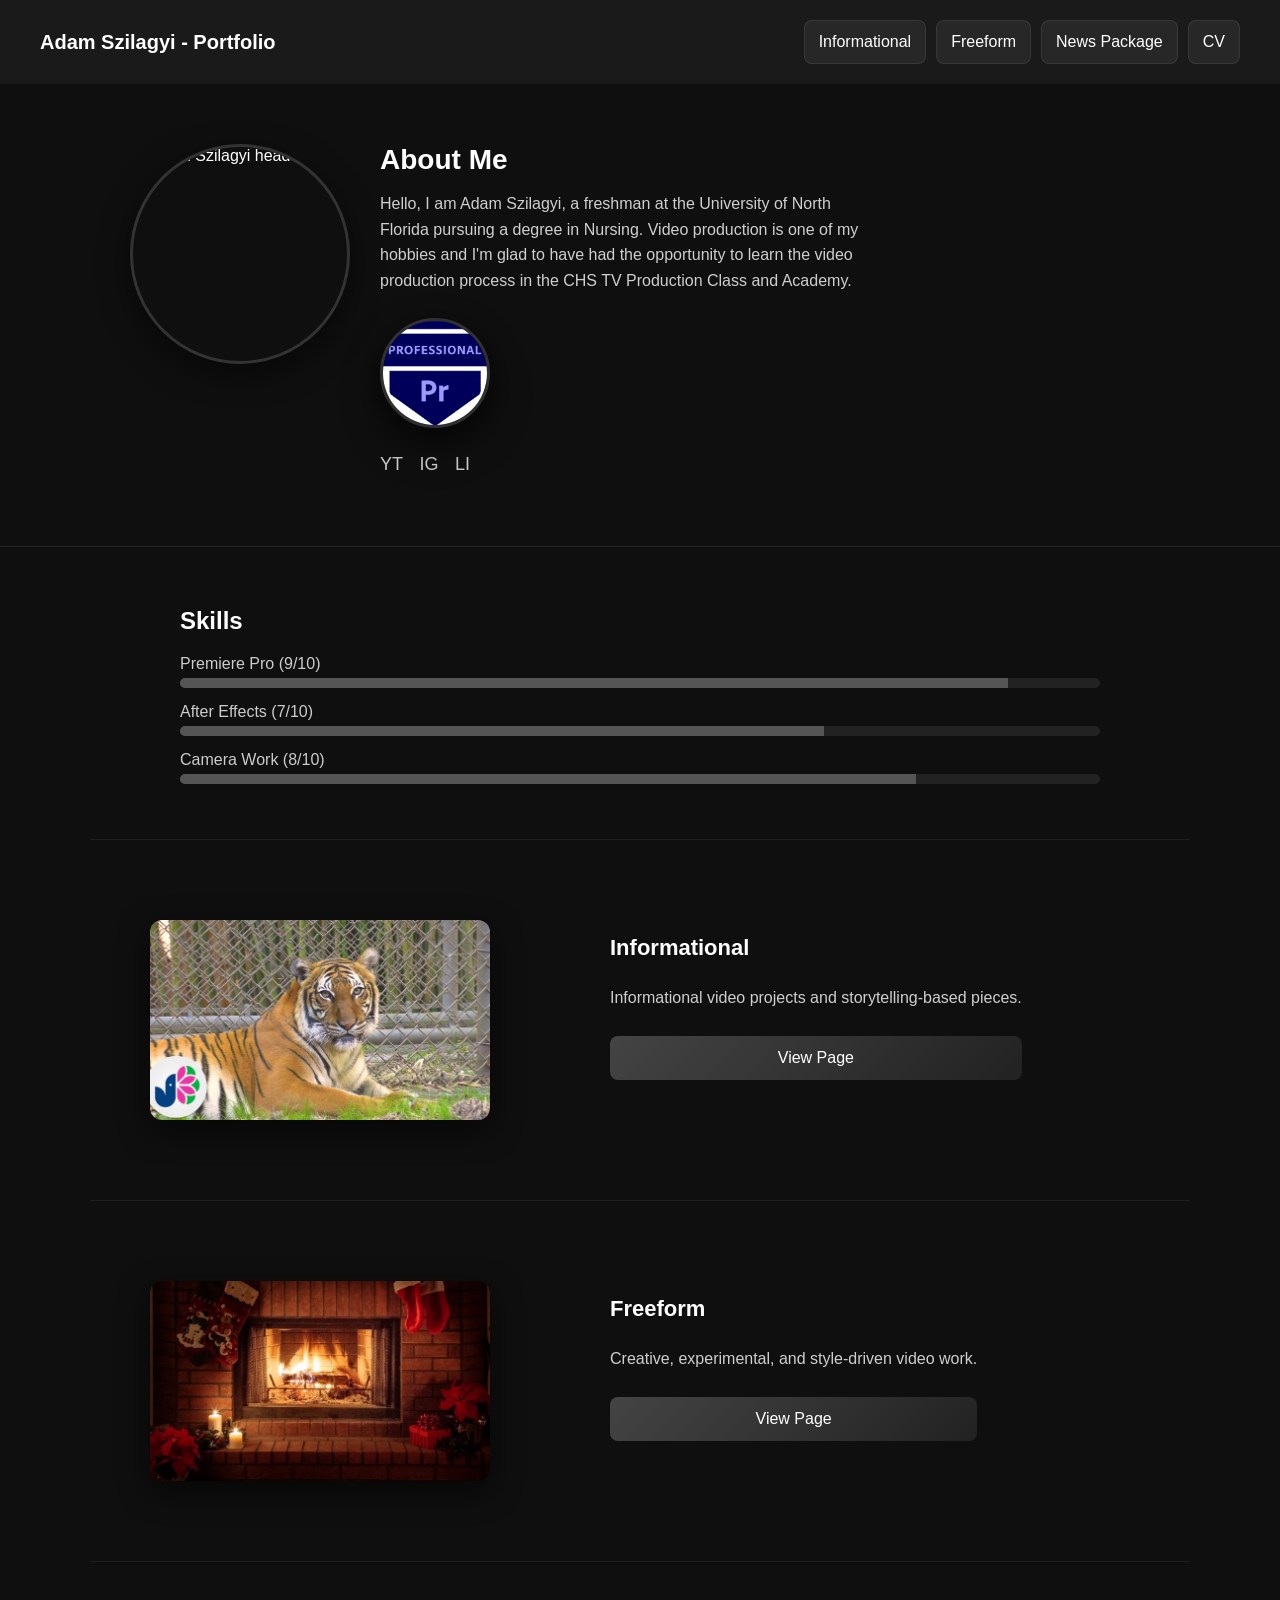
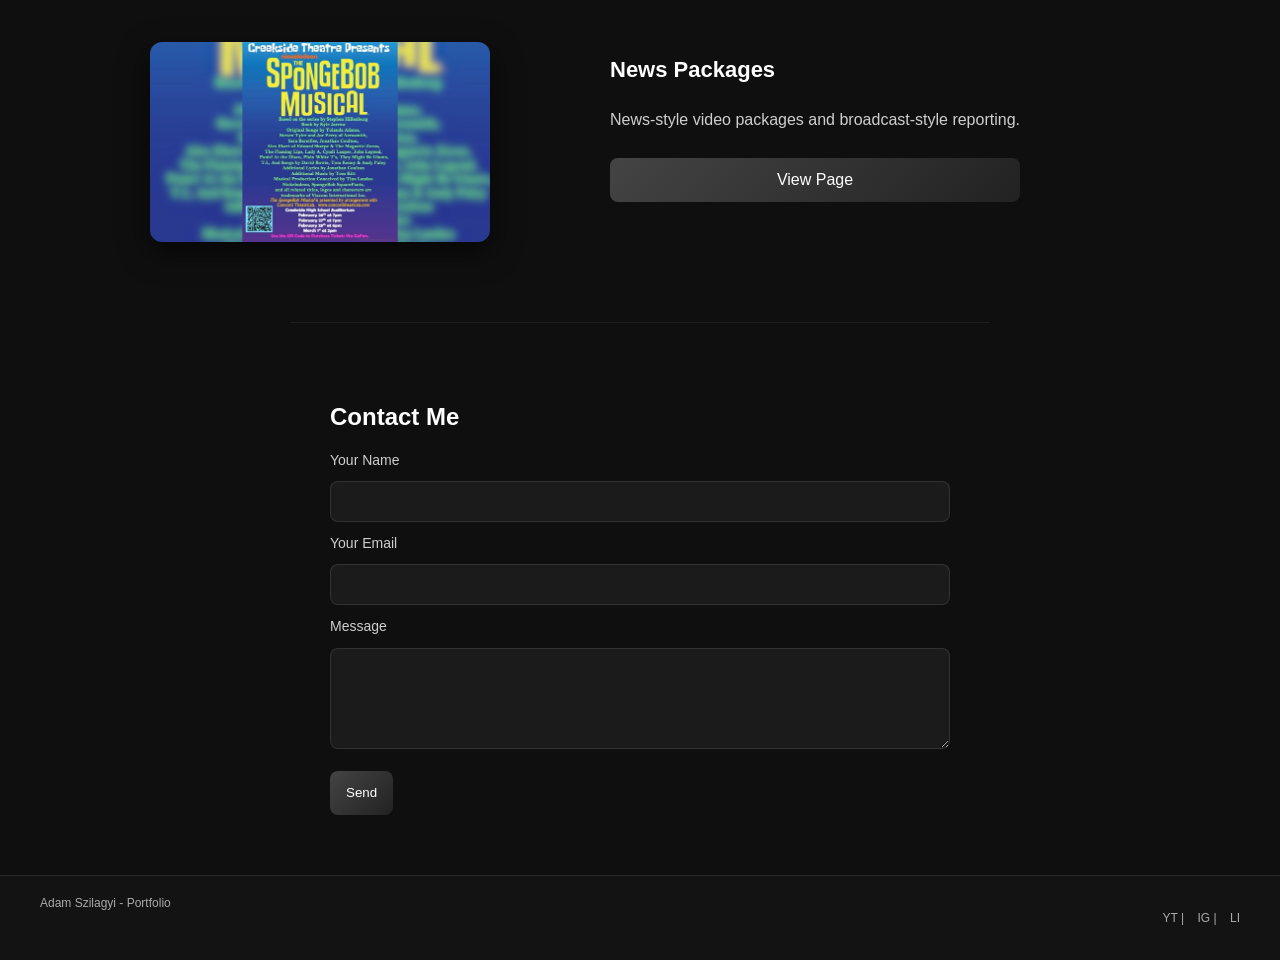
==== commit 2c8b356a: "Added Impeccable and Ran Audit Recommendations Improved the portfolio’s accessibility, responsivenes" ====
--- a/index.html
+++ b/index.html
@@ -13,135 +13,185 @@
     <header>
       <a href="index.html" class="title">Adam Szilagyi - Portfolio</a>
 
-      <div class="nav-buttons">
+      <nav class="nav-buttons" aria-label="Primary navigation">
         <a href="informational.html">Informational</a>
         <a href="freeform.html">Freeform</a>
         <a href="news.html">News Package</a>
-        <a href="cv.pdf" target="_blank">CV</a>
-      </div>
+        <a href="cv.pdf" target="_blank" rel="noopener noreferrer">CV</a>
+      </nav>
     </header>
 
-    <!-- ABOUT -->
-    <section class="about fade-in">
-      <img class="headshot" src="images/headshot.jpg" alt="Headshot" />
-
-      <div>
-        <h2>About Me</h2>
-        <p>
-          Hello, I am Adam Szilagyi, a Freshman at the University of North
-          Florida pursuing a Degree in Nursing. Video-Production is one of my
-          hobbies and I'm glad to have had the opportunity to learn the
-          video-production process in the CHS TV Production Class and Academy.
-        </p>
-
-        <img class="cert" src="images/premiere-cert.png" alt="Cert1" />
-        <!-- <img class="cert" src="images/after-effects-cert.png" alt="Cert2" /> -->
-
-        <div class="socials">
-          <a href="https://www.youtube.com/">YT</a>
-          <a href="https://www.instagram.com">IG</a>
-          <a href="https://www.linkedin.com/">LI</a>
-        </div>
-      </div>
-    </section>
-
-    <!-- SKILLS -->
-    <section class="skills fade-in">
-      <h2>Skills</h2>
-
-      <div class="skill">
-        <div class="skill-name">Premiere Pro (8/10)</div>
-        <div class="bar"><div class="bar-fill" style="width: 80%"></div></div>
-      </div>
-
-      <div class="skill">
-        <div class="skill-name">After Effects (6/10)</div>
-        <div class="bar"><div class="bar-fill" style="width: 60%"></div></div>
-      </div>
-
-      <div class="skill">
-        <div class="skill-name">Camera Work (7/10)</div>
-        <div class="bar"><div class="bar-fill" style="width: 70%"></div></div>
-      </div>
-    </section>
-
-    <!-- ROW 1 -->
-    <section class="row fade-in">
-      <img id="img1" src="images/info1.jpg" alt="Informational preview" />
-
-      <div class="desc">
-        <h3>Informational</h3>
-        <p>Informational video projects and storytelling-based pieces.</p>
-        <button onclick="location.href = 'informational.html'">
-          View Page
-        </button>
-      </div>
-    </section>
-
-    <!-- ROW 2 -->
-    <section class="row fade-in">
-      <img id="img2" src="images/free1.jpg" alt="Freeform preview" />
-
-      <div class="desc">
-        <h3>Freeform</h3>
-        <p>Creative, experimental, and style-driven video work.</p>
-        <button onclick="location.href = 'freeform.html'">View Page</button>
-      </div>
-    </section>
-
-    <!-- ROW 3 -->
-    <section class="row fade-in">
-      <img id="img3" src="images/news1.jpg" alt="News preview" />
-
-      <div class="desc">
-        <h3>News Packages</h3>
-        <p>News-style video packages and broadcast-style reporting.</p>
-        <button onclick="location.href = 'news.html'">View Page</button>
-      </div>
-    </section>
-
-    <!-- CONTACT -->
-    <section class="contact fade-in">
-      <h2>Contact Me</h2>
-
-      <form action="https://formspree.io/f/mwvaejre" method="POST">
-        <input type="text" name="name" placeholder="Your Name" required />
-        <input type="email" name="email" placeholder="Your Email" required />
-        <textarea name="message" placeholder="Message..." rows="5"></textarea>
-        <button class="submit" type="submit">Send</button>
-      </form>
-    </section>
+    <main id="main-content">
+      <h1 class="visually-hidden">Adam Szilagyi Video Production Portfolio</h1>
+
+      <!-- ABOUT -->
+      <section class="about fade-in">
+        <img
+          class="headshot"
+          src="images/headshot.jpg"
+          alt="Adam Szilagyi headshot"
+          width="320"
+          height="412"
+          decoding="async"
+        />
+
+        <div>
+          <h2>About Me</h2>
+          <p>
+            Hello, I am Adam Szilagyi, a freshman at the University of North
+            Florida pursuing a degree in Nursing. Video production is one of my
+            hobbies and I'm glad to have had the opportunity to learn the
+            video production process in the CHS TV Production Class and Academy.
+          </p>
+
+          <img
+            class="cert"
+            src="images/premiere-cert.png"
+            alt="Adobe Premiere Pro certification badge"
+            width="601"
+            height="601"
+            loading="lazy"
+            decoding="async"
+          />
+          <!-- <img class="cert" src="images/after-effects-cert.png" alt="Cert2" /> -->
+
+          <div class="socials" aria-label="Social links">
+            <a href="https://www.youtube.com/" target="_blank" rel="noopener noreferrer">YT</a>
+            <a href="https://www.instagram.com" target="_blank" rel="noopener noreferrer">IG</a>
+            <a href="https://www.linkedin.com/" target="_blank" rel="noopener noreferrer">LI</a>
+          </div>
+        </div>
+      </section>
+
+      <!-- SKILLS -->
+      <section class="skills fade-in" aria-labelledby="skills-heading">
+        <h2 id="skills-heading">Skills</h2>
+
+        <div class="skill">
+          <div class="skill-name">Premiere Pro (9/10)</div>
+          <div class="bar" role="progressbar" aria-label="Premiere Pro skill level" aria-valuemin="0" aria-valuemax="10" aria-valuenow="9">
+            <div class="bar-fill" style="width: 90%"></div>
+          </div>
+        </div>
+
+        <div class="skill">
+          <div class="skill-name">After Effects (7/10)</div>
+          <div class="bar" role="progressbar" aria-label="After Effects skill level" aria-valuemin="0" aria-valuemax="10" aria-valuenow="7">
+            <div class="bar-fill" style="width: 70%"></div>
+          </div>
+        </div>
+
+        <div class="skill">
+          <div class="skill-name">Camera Work (8/10)</div>
+          <div class="bar" role="progressbar" aria-label="Camera Work skill level" aria-valuemin="0" aria-valuemax="10" aria-valuenow="8">
+            <div class="bar-fill" style="width: 80%"></div>
+          </div>
+        </div>
+      </section>
+
+      <!-- ROW 1 -->
+      <section class="row fade-in">
+        <img
+          id="img1"
+          src="images/thumbs/info1.jpg"
+          alt="Preview image for informational video projects"
+          width="720"
+          height="405"
+          loading="lazy"
+          decoding="async"
+        />
+
+        <div class="desc">
+          <h2>Informational</h2>
+          <p>Informational video projects and storytelling-based pieces.</p>
+          <a class="button-link" href="informational.html">View Page</a>
+        </div>
+      </section>
+
+      <!-- ROW 2 -->
+      <section class="row fade-in">
+        <img
+          id="img2"
+          src="images/thumbs/free1.jpg"
+          alt="Preview image for freeform video projects"
+          width="720"
+          height="405"
+          loading="lazy"
+          decoding="async"
+        />
+
+        <div class="desc">
+          <h2>Freeform</h2>
+          <p>Creative, experimental, and style-driven video work.</p>
+          <a class="button-link" href="freeform.html">View Page</a>
+        </div>
+      </section>
+
+      <!-- ROW 3 -->
+      <section class="row fade-in">
+        <img
+          id="img3"
+          src="images/thumbs/news1.jpg"
+          alt="Preview image for news package video projects"
+          width="720"
+          height="405"
+          loading="lazy"
+          decoding="async"
+        />
+
+        <div class="desc">
+          <h2>News Packages</h2>
+          <p>News-style video packages and broadcast-style reporting.</p>
+          <a class="button-link" href="news.html">View Page</a>
+        </div>
+      </section>
+
+      <!-- CONTACT -->
+      <section class="contact fade-in" aria-labelledby="contact-heading">
+        <h2 id="contact-heading">Contact Me</h2>
+
+        <form action="https://formspree.io/f/mwvaejre" method="POST">
+          <label for="contact-name">Your Name</label>
+          <input id="contact-name" type="text" name="name" autocomplete="name" required />
+          <label for="contact-email">Your Email</label>
+          <input id="contact-email" type="email" name="email" autocomplete="email" required />
+          <label for="contact-message">Message</label>
+          <textarea id="contact-message" name="message" rows="5"></textarea>
+          <button class="submit" type="submit">Send</button>
+        </form>
+      </section>
+    </main>
 
     <!-- FOOTER -->
     <footer>
       <div>Adam Szilagyi - Portfolio</div>
 
       <div>
-        <a href="https://www.youtube.com/">YT</a> |
-        <a href="https://www.instagram.com">IG</a> |
-        <a href="https://www.linkedin.com/">LI</a>
+        <a href="https://www.youtube.com/" target="_blank" rel="noopener noreferrer">YT</a> |
+        <a href="https://www.instagram.com" target="_blank" rel="noopener noreferrer">IG</a> |
+        <a href="https://www.linkedin.com/" target="_blank" rel="noopener noreferrer">LI</a>
       </div>
     </footer>
 
     <!-- SLIDESHOW SCRIPT -->
     <script>
       const infoImgs = [
-        "images/info1.jpg",
-        "images/info2.jpg",
-        "images/info3.jpg",
-        "images/info4.jpg",
+        "images/thumbs/info1.jpg",
+        "images/thumbs/info2.jpg",
+        "images/thumbs/info3.jpg",
+        "images/thumbs/info4.jpg",
       ];
 
       const freeImgs = [
-        "images/free1.jpg",
-        "images/free2.jpg",
-        "images/free3.jpg",
+        "images/thumbs/free1.jpg",
+        "images/thumbs/free2.jpg",
+        "images/thumbs/free3.jpg",
       ];
 
       const newsImgs = [
-        "images/news1.jpg",
-        "images/news2.jpg",
-        "images/news3.jpg",
+        "images/thumbs/news1.jpg",
+        "images/thumbs/news2.jpg",
+        "images/thumbs/news3.jpg",
       ];
 
       let i1 = 0,
--- a/styles.css
+++ b/styles.css
@@ -1,3 +1,6 @@
+/* ========================================
+   GLOBAL STYLES
+   ======================================== */
 body {
   margin: 0;
   font-family: Arial, sans-serif;
@@ -5,7 +8,36 @@
   color: white;
 }
 
-/* HEADER */
+*,
+*::before,
+*::after {
+  box-sizing: border-box;
+}
+
+img {
+  max-width: 100%;
+}
+
+.visually-hidden {
+  position: absolute;
+  width: 1px;
+  height: 1px;
+  padding: 0;
+  margin: -1px;
+  overflow: hidden;
+  clip: rect(0, 0, 0, 0);
+  white-space: nowrap;
+  border: 0;
+}
+
+:focus-visible {
+  outline: 3px solid rgba(255, 255, 255, 0.7);
+  outline-offset: 3px;
+}
+
+/* ========================================
+   HEADER
+   ======================================== */
 header {
   display: flex;
   justify-content: space-between;
@@ -14,7 +46,6 @@
   background: #1a1a1a;
   position: sticky;
   top: 0;
-
   z-index: 1000;
 }
 
@@ -24,182 +55,38 @@
   color: white;
   text-decoration: none;
   cursor: pointer;
-  transition: opacity 0.2s ease;
+  transition:
+    opacity 0.2s ease,
+    transform 0.2s ease;
 }
 
 .title:hover {
   transform: scale(1.05);
   opacity: 0.8;
-  transition:
-    opacity 0.2s,
-    transform 0.2s;
+}
+
+.nav-buttons {
+  display: flex;
+  align-items: center;
+  flex-wrap: wrap;
+  justify-content: flex-end;
+  gap: 10px;
 }
 
 .nav-buttons a {
-  margin-left: 10px;
-  padding: 10px 14px;
-  background: #333;
-  color: white;
-  text-decoration: none;
-  border-radius: 6px;
-  transition: 0.2s;
-}
-
-.nav-buttons a:hover {
-  background: #555;
-}
-
-/* ABOUT */
-.about {
-  display: flex;
-  gap: 20px;
-  padding: 40px;
-  align-items: center;
-}
-
-/* HEADSHOT */
-.headshot {
-  width: 180px !important;
-  height: 180px !important;
-  border-radius: 50%;
-  object-fit: cover;
-}
-
-.cert {
-  width: 80px !important;
-  height: auto !important;
-  margin-top: 10px !important;
-}
-
-.socials a {
-  margin-right: 10px;
-  color: white;
-  text-decoration: none;
-  font-size: 18px;
-}
-
-/* ROWS */
-.row {
-  display: flex;
-  align-items: center;
-  justify-content: space-between;
-  padding: 40px;
-  border-top: 1px solid #222;
-}
-
-.row img {
-  width: 300px;
-  height: 180px;
-  object-fit: cover;
-  border-radius: 10px;
-}
-
-.desc {
-  max-width: 400px;
-  padding: 0 20px;
-}
-
-.row button {
-  padding: 10px 15px;
-  border: none;
-  border-radius: 6px;
-  background: #444;
-  color: white;
-  cursor: pointer;
-}
-
-.row button:hover {
-  background: #666;
-}
-
-/* CONTACT */
-.contact {
-  padding: 40px;
-  border-top: 1px solid #222;
-}
-
-form {
-  display: flex;
-  flex-direction: column;
-  max-width: 400px;
-}
-
-input,
-textarea {
-  margin-bottom: 10px;
-  padding: 10px;
-  border: none;
-  border-radius: 5px;
-}
-
-button.submit {
-  background: #444;
-  color: white;
-  padding: 10px;
-  border: none;
-  cursor: pointer;
-}
-
-/* ===== FADE-IN SCROLL ANIMATION ===== */
-.fade-in {
-  opacity: 0;
-  transform: translateY(20px);
-  transition: all 0.8s ease;
-}
-
-.fade-in.show {
-  opacity: 1;
-  transform: translateY(0);
-}
-
-/* ===== SKILLS SECTION ===== */
-.skills {
-  padding-top: 40px;
-  padding-bottom: 40px;
-  padding-left: 150px;
-  padding-right: 150px;
-  border-top: 1px solid #222;
-}
-
-.skill {
-  margin-bottom: 15px;
-}
-
-.skill-name {
-  margin-bottom: 5px;
-  color: #ccc;
-}
-
-.bar {
-  width: 100%;
-  background: #222;
-  height: 10px;
-  border-radius: 5px;
-  overflow: hidden;
-}
-
-.bar-fill {
-  height: 100%;
-  background: #555;
-}
-
-/* FOOTER */
-footer {
-  display: flex;
-  justify-content: space-between;
-  padding: 20px 40px;
-  background: #1a1a1a;
-  font-size: 12px;
-}
-
-.nav-buttons a {
-  margin-left: 10px;
+  display: inline-flex;
+  align-items: center;
+  justify-content: center;
+  min-height: 44px;
   padding: 10px 14px;
   background: rgba(255, 255, 255, 0.06);
   color: #fff;
   text-decoration: none;
   border-radius: 8px;
-  transition: all 0.25s ease;
+  transition:
+    transform 0.25s ease,
+    background 0.25s ease,
+    box-shadow 0.25s ease;
   border: 1px solid rgba(255, 255, 255, 0.08);
 }
 
@@ -209,9 +96,9 @@
   box-shadow: 0 6px 20px rgba(0, 0, 0, 0.4);
 }
 
-/* =========================
+/* ========================================
    ABOUT SECTION
-========================= */
+   ======================================== */
 .about {
   display: flex;
   gap: 30px;
@@ -247,21 +134,43 @@
   margin: 0 0 15px 0;
 }
 
+/* ========================================
+   HEADSHOT & CERTIFICATIONS
+   ======================================== */
+.headshot {
+  width: 220px !important;
+  height: 220px !important;
+  border-radius: 50%;
+  object-fit: cover;
+}
+
 .cert {
-  width: 130px;
+  width: 110px !important;
+  height: 110px !important;
+  border-radius: 50%;
   margin-top: 10px;
+  object-fit: cover;
   filter: drop-shadow(0 10px 15px rgba(0, 0, 0, 0.4));
 }
 
+/* ========================================
+   SOCIAL LINKS
+   ======================================== */
 .socials {
   margin-top: 10px;
 }
 
 .socials a {
+  display: inline-flex;
+  align-items: center;
+  min-height: 44px;
   margin-right: 12px;
   font-size: 18px;
   color: #ccc;
-  transition: 0.2s;
+  text-decoration: none;
+  transition:
+    color 0.2s ease,
+    transform 0.2s ease;
 }
 
 .socials a:hover {
@@ -269,9 +178,9 @@
   transform: scale(1.1);
 }
 
-/* =========================
+/* ========================================
    ROW SECTIONS
-========================= */
+   ======================================== */
 .row {
   display: flex;
   align-items: flex-start;
@@ -280,7 +189,7 @@
   border-top: 1px solid rgba(255, 255, 255, 0.06);
   max-width: 1100px;
   margin: auto;
-  gap: 200px;
+  gap: clamp(40px, 10vw, 120px);
 }
 
 .row img {
@@ -303,7 +212,7 @@
   flex-direction: column;
 }
 
-.desc h3 {
+.desc h2 {
   font-size: 22px;
   margin: 0 0 10px 0;
   min-height: 55px;
@@ -322,8 +231,45 @@
   line-height: 1.6;
 }
 
-/* BUTTONS */
-button {
+/* ========================================
+   SKILLS SECTION
+   ======================================== */
+.skills {
+  padding: 40px 180px;
+  border-top: 1px solid #222;
+}
+
+.skill {
+  margin-bottom: 15px;
+}
+
+.skill-name {
+  margin-bottom: 5px;
+  color: #ccc;
+}
+
+.bar {
+  width: 100%;
+  background: #222;
+  height: 10px;
+  border-radius: 5px;
+  overflow: hidden;
+}
+
+.bar-fill {
+  height: 100%;
+  background: #555;
+}
+
+/* ========================================
+   BUTTONS
+   ======================================== */
+button,
+.button-link {
+  display: inline-flex;
+  align-items: center;
+  justify-content: center;
+  min-height: 44px;
   margin-top: 10px;
   padding: 10px 16px;
   border: none;
@@ -331,18 +277,23 @@
   background: linear-gradient(135deg, #444, #222);
   color: white;
   cursor: pointer;
-  transition: all 0.25s ease;
-}
-
-button:hover {
+  text-decoration: none;
+  transition:
+    transform 0.25s ease,
+    background 0.25s ease,
+    box-shadow 0.25s ease;
+}
+
+button:hover,
+.button-link:hover {
   transform: translateY(-2px);
   background: linear-gradient(135deg, #666, #333);
   box-shadow: 0 8px 25px rgba(0, 0, 0, 0.4);
 }
 
-/* =========================
-   CONTACT
-========================= */
+/* ========================================
+   CONTACT SECTION
+   ======================================== */
 .contact {
   padding: 60px 40px;
   max-width: 700px;
@@ -354,6 +305,12 @@
   display: flex;
   flex-direction: column;
   gap: 12px;
+}
+
+label {
+  color: #cfcfcf;
+  font-size: 14px;
+  line-height: 1.3;
 }
 
 input,
@@ -363,7 +320,7 @@
   border: 1px solid rgba(255, 255, 255, 0.1);
   background: rgba(255, 255, 255, 0.05);
   color: white;
-  outline: none;
+  font-family: Arial, sans-serif;
 }
 
 input:focus,
@@ -371,9 +328,13 @@
   border-color: rgba(255, 255, 255, 0.3);
 }
 
-/* =========================
+button.submit {
+  align-self: flex-start;
+}
+
+/* ========================================
    FOOTER
-========================= */
+   ======================================== */
 footer {
   display: flex;
   justify-content: space-between;
@@ -385,33 +346,41 @@
 }
 
 footer a {
+  display: inline-flex;
+  align-items: center;
+  min-height: 44px;
   color: #aaa;
   margin-left: 10px;
   text-decoration: none;
+  transition: color 0.2s ease;
 }
 
 footer a:hover {
   color: white;
 }
 
-/* =========================
+/* ========================================
    PAGE LAYOUTS (for detail pages)
-========================= */
+   ======================================== */
 .page-title {
   padding: 40px 40px 10px;
+  margin: 0;
   font-size: 32px;
   font-weight: bold;
 }
 
 .page-desc {
   padding: 0 40px 40px;
+  margin: 0;
   color: #aaa;
 }
 
-/* VIDEO SECTION */
+/* ========================================
+   VIDEO SECTION
+   ======================================== */
 .video-row {
   display: flex;
-  align-items: center;
+  align-items: flex-start;
   gap: 30px;
   padding: 30px 40px;
   border-top: 1px solid #222;
@@ -419,14 +388,21 @@
   margin: 0 auto;
 }
 
+.video-row > div {
+  display: flex;
+  flex-direction: column;
+  flex: 1;
+}
+
 .video-card {
   display: flex;
   flex-direction: column;
   text-decoration: none;
   color: white;
   transition: transform 0.2s ease;
-  min-width: 320px;
-  width: 320px;
+  min-width: 280px;
+  width: 280px;
+  flex-shrink: 0;
 }
 
 .video-card:hover img {
@@ -455,14 +431,17 @@
   max-width: 550px;
   color: #ccc;
   line-height: 1.6;
-}
-
-/* TAGS */
+  margin-bottom: 12px;
+}
+
+/* ========================================
+   TAGS
+   ======================================== */
 .video-tags {
   display: flex;
   gap: 8px;
   margin-top: 12px;
-  
+  flex-wrap: wrap;
 }
 
 .tag {
@@ -482,11 +461,34 @@
   border-color: rgba(255, 255, 255, 0.3);
 }
 
-/* =========================
-   MOBILE/IPHONE RESPONSIVE
-========================= */
+/* ========================================
+   FADE-IN SCROLL ANIMATION
+   ======================================== */
+.fade-in {
+  opacity: 0;
+  transform: translateY(20px);
+  transition:
+    opacity 0.8s ease,
+    transform 0.8s ease;
+}
+
+.fade-in.show {
+  opacity: 1;
+  transform: translateY(0);
+}
+
+@media (max-width: 1024px) {
+  .row {
+    padding: 60px 40px;
+    gap: 40px;
+  }
+}
+
+/* ========================================
+   MOBILE/RESPONSIVE (max-width: 768px)
+   ======================================== */
 @media (max-width: 768px) {
-  /* HEADER */
+  /* Header */
   header {
     padding: 15px 20px;
     flex-direction: column;
@@ -498,12 +500,11 @@
   }
 
   .nav-buttons a {
-    margin-left: 5px;
     padding: 8px 10px;
     font-size: 12px;
   }
 
-  /* ABOUT SECTION */
+  /* About Section */
   .about {
     flex-direction: column;
     padding: 40px 20px;
@@ -524,18 +525,16 @@
     font-size: 22px;
   }
 
-  /* SKILLS SECTION */
+  /* Skills Section */
   .skills {
     padding: 30px 20px;
-    padding-left: 20px;
-    padding-right: 20px;
   }
 
   .skill {
     margin-bottom: 12px;
   }
 
-  /* ROW SECTIONS */
+  /* Row Sections */
   .row {
     flex-direction: column;
     padding: 40px 20px;
@@ -554,7 +553,7 @@
     text-align: center;
   }
 
-  .desc h3 {
+  .desc h2 {
     min-height: auto;
     font-size: 18px;
     justify-content: center;
@@ -564,7 +563,7 @@
     align-self: center;
   }
 
-  /* CONTACT */
+  /* Contact */
   .contact {
     padding: 40px 20px;
     max-width: 100%;
@@ -579,7 +578,7 @@
     font-size: 16px;
   }
 
-  /* VIDEO SECTION */
+  /* Video Section */
   .video-row {
     flex-direction: column;
     padding: 20px 20px;
@@ -591,7 +590,6 @@
     min-width: 100%;
     width: 100%;
     max-width: 300px;
-    justify-content: flex-start;
   }
 
   .video-card img {
@@ -610,6 +608,7 @@
     font-size: 14px;
   }
 
+  /* Page Layouts */
   .page-title {
     padding: 20px 20px 10px;
     font-size: 24px;
@@ -620,7 +619,7 @@
     font-size: 14px;
   }
 
-  /* FOOTER */
+  /* Footer */
   footer {
     flex-direction: column;
     gap: 15px;
@@ -632,13 +631,42 @@
     margin-left: 5px;
   }
 
+  /* Tags */
   .tag {
     font-size: 11px;
     padding: 3px 8px;
   }
 
-  button {
+  /* Buttons */
+  button,
+  .button-link {
     padding: 8px 12px;
     font-size: 14px;
   }
 }
+
+@media (prefers-reduced-motion: reduce) {
+  *,
+  *::before,
+  *::after {
+    scroll-behavior: auto !important;
+    transition-duration: 0.01ms !important;
+    animation-duration: 0.01ms !important;
+    animation-iteration-count: 1 !important;
+  }
+
+  .fade-in {
+    opacity: 1;
+    transform: none;
+  }
+
+  .title:hover,
+  .nav-buttons a:hover,
+  .socials a:hover,
+  .row img:hover,
+  button:hover,
+  .button-link:hover,
+  .video-card:hover img {
+    transform: none;
+  }
+}
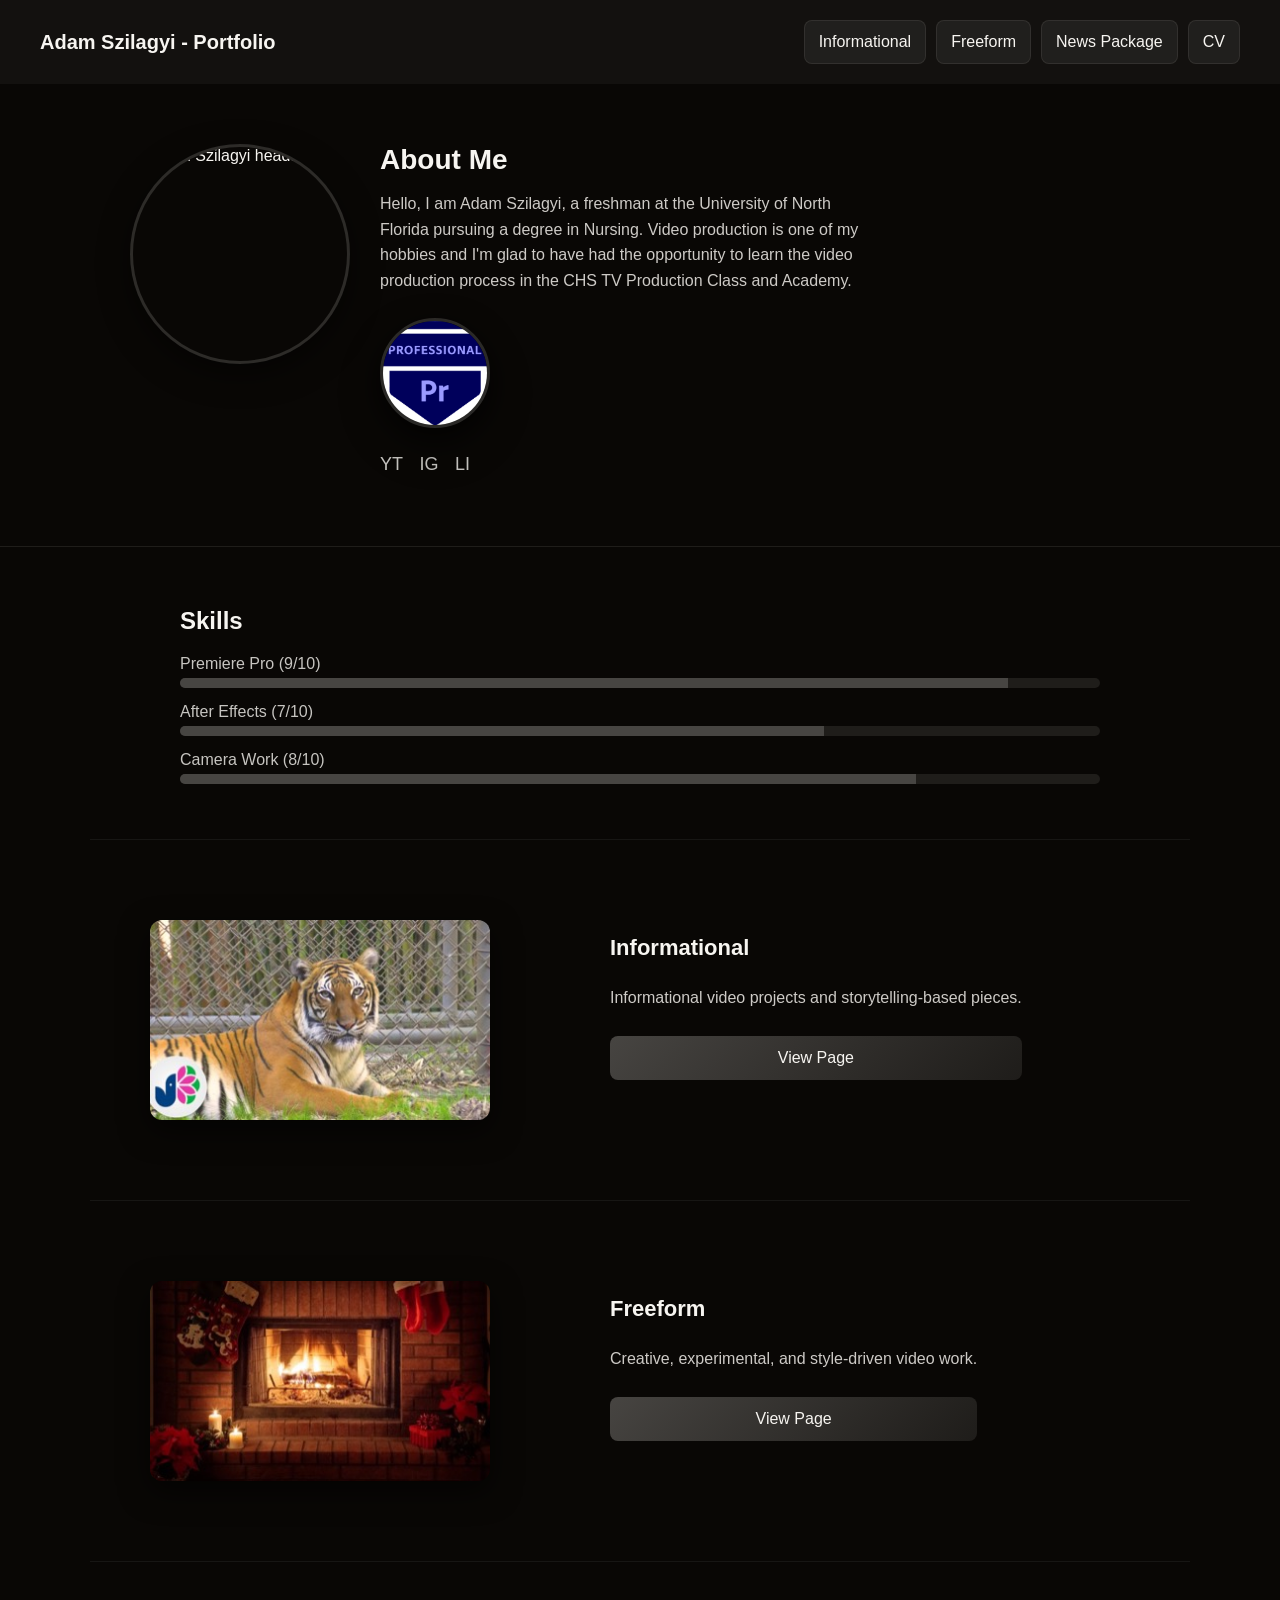
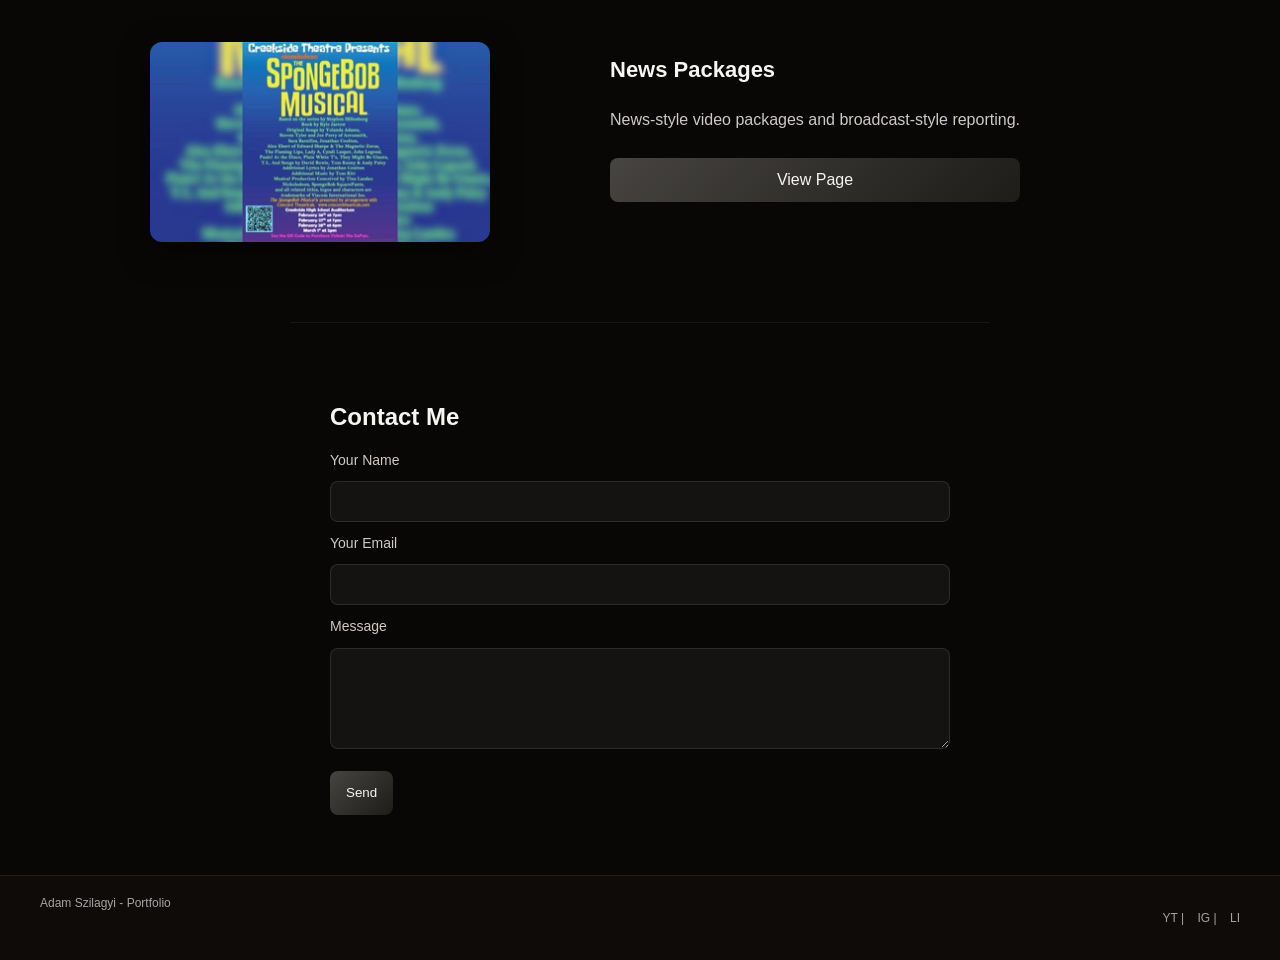
==== commit 0891da0d: "Impeccable Polish Run" ====
--- a/index.html
+++ b/index.html
@@ -94,6 +94,8 @@
         <img
           id="img1"
           src="images/thumbs/info1.jpg"
+          srcset="images/thumbs/small/info1.jpg 360w, images/thumbs/info1.jpg 720w"
+          sizes="(max-width: 768px) min(100vw - 40px, 300px), 340px"
           alt="Preview image for informational video projects"
           width="720"
           height="405"
@@ -113,6 +115,8 @@
         <img
           id="img2"
           src="images/thumbs/free1.jpg"
+          srcset="images/thumbs/small/free1.jpg 360w, images/thumbs/free1.jpg 720w"
+          sizes="(max-width: 768px) min(100vw - 40px, 300px), 340px"
           alt="Preview image for freeform video projects"
           width="720"
           height="405"
@@ -132,6 +136,8 @@
         <img
           id="img3"
           src="images/thumbs/news1.jpg"
+          srcset="images/thumbs/small/news1.jpg 360w, images/thumbs/news1.jpg 720w"
+          sizes="(max-width: 768px) min(100vw - 40px, 300px), 340px"
           alt="Preview image for news package video projects"
           width="720"
           height="405"
@@ -175,39 +181,49 @@
 
     <!-- SLIDESHOW SCRIPT -->
     <script>
+      const reduceMotion = window.matchMedia("(prefers-reduced-motion: reduce)").matches;
+
       const infoImgs = [
-        "images/thumbs/info1.jpg",
-        "images/thumbs/info2.jpg",
-        "images/thumbs/info3.jpg",
-        "images/thumbs/info4.jpg",
+        ["images/thumbs/info1.jpg", "images/thumbs/small/info1.jpg 360w, images/thumbs/info1.jpg 720w"],
+        ["images/thumbs/info2.jpg", "images/thumbs/small/info2.jpg 360w, images/thumbs/info2.jpg 720w"],
+        ["images/thumbs/info3.jpg", "images/thumbs/small/info3.jpg 360w, images/thumbs/info3.jpg 720w"],
+        ["images/thumbs/info4.jpg", "images/thumbs/small/info4.jpg 360w, images/thumbs/info4.jpg 720w"],
       ];
 
       const freeImgs = [
-        "images/thumbs/free1.jpg",
-        "images/thumbs/free2.jpg",
-        "images/thumbs/free3.jpg",
+        ["images/thumbs/free1.jpg", "images/thumbs/small/free1.jpg 360w, images/thumbs/free1.jpg 720w"],
+        ["images/thumbs/free2.jpg", "images/thumbs/small/free2.jpg 360w, images/thumbs/free2.jpg 720w"],
+        ["images/thumbs/free3.jpg", "images/thumbs/small/free3.jpg 360w, images/thumbs/free3.jpg 720w"],
       ];
 
       const newsImgs = [
-        "images/thumbs/news1.jpg",
-        "images/thumbs/news2.jpg",
-        "images/thumbs/news3.jpg",
+        ["images/thumbs/news1.jpg", "images/thumbs/small/news1.jpg 360w, images/thumbs/news1.jpg 720w"],
+        ["images/thumbs/news2.jpg", "images/thumbs/small/news2.jpg 360w, images/thumbs/news2.jpg 720w"],
+        ["images/thumbs/news3.jpg", "images/thumbs/small/news3.jpg 360w, images/thumbs/news3.jpg 720w"],
       ];
 
       let i1 = 0,
         i2 = 0,
         i3 = 0;
 
-      setInterval(() => {
-        i1 = (i1 + 1) % infoImgs.length;
-        document.getElementById("img1").src = infoImgs[i1];
-
-        i2 = (i2 + 1) % freeImgs.length;
-        document.getElementById("img2").src = freeImgs[i2];
-
-        i3 = (i3 + 1) % newsImgs.length;
-        document.getElementById("img3").src = newsImgs[i3];
-      }, 2500);
+      const swapPreview = (id, pair) => {
+        const image = document.getElementById(id);
+        image.src = pair[0];
+        image.srcset = pair[1];
+      };
+
+      if (!reduceMotion) {
+        setInterval(() => {
+          i1 = (i1 + 1) % infoImgs.length;
+          swapPreview("img1", infoImgs[i1]);
+
+          i2 = (i2 + 1) % freeImgs.length;
+          swapPreview("img2", freeImgs[i2]);
+
+          i3 = (i3 + 1) % newsImgs.length;
+          swapPreview("img3", newsImgs[i3]);
+        }, 2500);
+      }
     </script>
 
     <script>
--- a/styles.css
+++ b/styles.css
@@ -1,11 +1,46 @@
 /* ========================================
    GLOBAL STYLES
    ======================================== */
+:root {
+  --color-page: oklch(13% 0.006 75);
+  --color-header: oklch(18% 0.006 75);
+  --color-rule: oklch(23% 0.006 75);
+  --color-control: oklch(39% 0.006 75);
+  --color-control-hover: oklch(52% 0.006 75);
+  --color-control-deep: oklch(30% 0.006 75);
+  --color-text: oklch(97% 0.006 75);
+  --color-text-body: oklch(84% 0.006 75);
+  --color-text-soft: oklch(82% 0.006 75);
+  --color-text-muted: oklch(72% 0.006 75);
+  --color-tag-text: oklch(89% 0.006 75);
+  --wash-subtle: oklch(97% 0.006 75 / 0.06);
+  --wash-hover: oklch(97% 0.006 75 / 0.15);
+  --wash-field: oklch(97% 0.006 75 / 0.05);
+  --wash-footer: oklch(16% 0.006 75 / 0.8);
+  --wash-tag: oklch(39% 0.006 75 / 0.6);
+  --wash-tag-hover: oklch(39% 0.006 75 / 0.9);
+  --border-faint: oklch(97% 0.006 75 / 0.08);
+  --border-soft: oklch(97% 0.006 75 / 0.1);
+  --border-medium: oklch(97% 0.006 75 / 0.15);
+  --border-focus: oklch(97% 0.006 75 / 0.42);
+  --radius-xs: 5px;
+  --radius-md: 8px;
+  --radius-lg: 10px;
+  --radius-xl: 12px;
+  --radius-pill: 16px;
+  --shadow-nav: 0 6px 20px oklch(0% 0 0 / 0.4);
+  --shadow-portrait: 0 10px 30px oklch(0% 0 0 / 0.5);
+  --shadow-media: 0 10px 30px oklch(0% 0 0 / 0.6);
+  --shadow-button: 0 8px 25px oklch(0% 0 0 / 0.4);
+  --shadow-card: 0 6px 20px oklch(0% 0 0 / 0.4);
+  --ease-out: cubic-bezier(0.16, 1, 0.3, 1);
+}
+
 body {
   margin: 0;
   font-family: Arial, sans-serif;
-  background: #0f0f0f;
-  color: white;
+  background: var(--color-page);
+  color: var(--color-text);
 }
 
 *,
@@ -31,7 +66,7 @@
 }
 
 :focus-visible {
-  outline: 3px solid rgba(255, 255, 255, 0.7);
+  outline: 3px solid var(--border-focus);
   outline-offset: 3px;
 }
 
@@ -43,7 +78,7 @@
   justify-content: space-between;
   align-items: center;
   padding: 20px 40px;
-  background: #1a1a1a;
+  background: var(--color-header);
   position: sticky;
   top: 0;
   z-index: 1000;
@@ -52,12 +87,12 @@
 .title {
   font-size: 20px;
   font-weight: bold;
-  color: white;
+  color: var(--color-text);
   text-decoration: none;
   cursor: pointer;
   transition:
-    opacity 0.2s ease,
-    transform 0.2s ease;
+    opacity 0.2s var(--ease-out),
+    transform 0.2s var(--ease-out);
 }
 
 .title:hover {
@@ -79,21 +114,21 @@
   justify-content: center;
   min-height: 44px;
   padding: 10px 14px;
-  background: rgba(255, 255, 255, 0.06);
-  color: #fff;
+  background: var(--wash-subtle);
+  color: var(--color-text);
   text-decoration: none;
-  border-radius: 8px;
+  border-radius: var(--radius-md);
   transition:
-    transform 0.25s ease,
-    background 0.25s ease,
-    box-shadow 0.25s ease;
-  border: 1px solid rgba(255, 255, 255, 0.08);
+    transform 0.25s var(--ease-out),
+    background 0.25s var(--ease-out),
+    box-shadow 0.25s var(--ease-out);
+  border: 1px solid var(--border-faint);
 }
 
 .nav-buttons a:hover {
   transform: translateY(-2px);
-  background: rgba(255, 255, 255, 0.15);
-  box-shadow: 0 6px 20px rgba(0, 0, 0, 0.4);
+  background: var(--wash-hover);
+  box-shadow: var(--shadow-nav);
 }
 
 /* ========================================
@@ -113,8 +148,8 @@
   height: 150px;
   border-radius: 50%;
   object-fit: cover;
-  border: 3px solid rgba(255, 255, 255, 0.15);
-  box-shadow: 0 10px 30px rgba(0, 0, 0, 0.5);
+  border: 3px solid var(--border-medium);
+  box-shadow: var(--shadow-portrait);
   flex-shrink: 0;
 }
 
@@ -129,7 +164,7 @@
 }
 
 .about p {
-  color: #cfcfcf;
+  color: var(--color-text-body);
   line-height: 1.6;
   margin: 0 0 15px 0;
 }
@@ -150,7 +185,7 @@
   border-radius: 50%;
   margin-top: 10px;
   object-fit: cover;
-  filter: drop-shadow(0 10px 15px rgba(0, 0, 0, 0.4));
+  filter: drop-shadow(0 10px 15px oklch(0% 0 0 / 0.4));
 }
 
 /* ========================================
@@ -166,15 +201,15 @@
   min-height: 44px;
   margin-right: 12px;
   font-size: 18px;
-  color: #ccc;
+  color: var(--color-text-soft);
   text-decoration: none;
   transition:
-    color 0.2s ease,
-    transform 0.2s ease;
+    color 0.2s var(--ease-out),
+    transform 0.2s var(--ease-out);
 }
 
 .socials a:hover {
-  color: white;
+  color: var(--color-text);
   transform: scale(1.1);
 }
 
@@ -186,7 +221,7 @@
   align-items: flex-start;
   justify-content: flex-start;
   padding: 80px 60px;
-  border-top: 1px solid rgba(255, 255, 255, 0.06);
+  border-top: 1px solid var(--wash-subtle);
   max-width: 1100px;
   margin: auto;
   gap: clamp(40px, 10vw, 120px);
@@ -196,9 +231,9 @@
   width: 340px;
   height: 200px;
   object-fit: cover;
-  border-radius: 12px;
-  box-shadow: 0 10px 30px rgba(0, 0, 0, 0.6);
-  transition: transform 0.3s ease;
+  border-radius: var(--radius-xl);
+  box-shadow: var(--shadow-media);
+  transition: transform 0.3s var(--ease-out);
   flex-shrink: 0;
 }
 
@@ -226,7 +261,7 @@
 }
 
 .desc p {
-  color: #cfcfcf;
+  color: var(--color-text-body);
   margin: 0 0 15px 0;
   line-height: 1.6;
 }
@@ -236,7 +271,7 @@
    ======================================== */
 .skills {
   padding: 40px 180px;
-  border-top: 1px solid #222;
+  border-top: 1px solid var(--color-rule);
 }
 
 .skill {
@@ -245,20 +280,20 @@
 
 .skill-name {
   margin-bottom: 5px;
-  color: #ccc;
+  color: var(--color-text-soft);
 }
 
 .bar {
   width: 100%;
-  background: #222;
+  background: var(--color-rule);
   height: 10px;
-  border-radius: 5px;
+  border-radius: var(--radius-xs);
   overflow: hidden;
 }
 
 .bar-fill {
   height: 100%;
-  background: #555;
+  background: var(--color-control);
 }
 
 /* ========================================
@@ -273,22 +308,22 @@
   margin-top: 10px;
   padding: 10px 16px;
   border: none;
-  border-radius: 8px;
-  background: linear-gradient(135deg, #444, #222);
-  color: white;
+  border-radius: var(--radius-md);
+  background: linear-gradient(135deg, var(--color-control), var(--color-rule));
+  color: var(--color-text);
   cursor: pointer;
   text-decoration: none;
   transition:
-    transform 0.25s ease,
-    background 0.25s ease,
-    box-shadow 0.25s ease;
+    transform 0.25s var(--ease-out),
+    background 0.25s var(--ease-out),
+    box-shadow 0.25s var(--ease-out);
 }
 
 button:hover,
 .button-link:hover {
   transform: translateY(-2px);
-  background: linear-gradient(135deg, #666, #333);
-  box-shadow: 0 8px 25px rgba(0, 0, 0, 0.4);
+  background: linear-gradient(135deg, var(--color-control-hover), var(--color-control-deep));
+  box-shadow: var(--shadow-button);
 }
 
 /* ========================================
@@ -298,7 +333,7 @@
   padding: 60px 40px;
   max-width: 700px;
   margin: auto;
-  border-top: 1px solid rgba(255, 255, 255, 0.06);
+  border-top: 1px solid var(--wash-subtle);
 }
 
 form {
@@ -308,7 +343,7 @@
 }
 
 label {
-  color: #cfcfcf;
+  color: var(--color-text-body);
   font-size: 14px;
   line-height: 1.3;
 }
@@ -316,16 +351,16 @@
 input,
 textarea {
   padding: 12px;
-  border-radius: 8px;
-  border: 1px solid rgba(255, 255, 255, 0.1);
-  background: rgba(255, 255, 255, 0.05);
-  color: white;
+  border-radius: var(--radius-md);
+  border: 1px solid var(--border-soft);
+  background: var(--wash-field);
+  color: var(--color-text);
   font-family: Arial, sans-serif;
 }
 
 input:focus,
 textarea:focus {
-  border-color: rgba(255, 255, 255, 0.3);
+  border-color: var(--border-focus);
 }
 
 button.submit {
@@ -339,24 +374,24 @@
   display: flex;
   justify-content: space-between;
   padding: 20px 40px;
-  background: rgba(20, 20, 20, 0.8);
-  border-top: 1px solid rgba(255, 255, 255, 0.08);
+  background: var(--wash-footer);
+  border-top: 1px solid var(--border-faint);
   font-size: 12px;
-  color: #aaa;
+  color: var(--color-text-muted);
 }
 
 footer a {
   display: inline-flex;
   align-items: center;
   min-height: 44px;
-  color: #aaa;
+  color: var(--color-text-muted);
   margin-left: 10px;
   text-decoration: none;
-  transition: color 0.2s ease;
+  transition: color 0.2s var(--ease-out);
 }
 
 footer a:hover {
-  color: white;
+  color: var(--color-text);
 }
 
 /* ========================================
@@ -372,7 +407,7 @@
 .page-desc {
   padding: 0 40px 40px;
   margin: 0;
-  color: #aaa;
+  color: var(--color-text-muted);
 }
 
 /* ========================================
@@ -383,7 +418,7 @@
   align-items: flex-start;
   gap: 30px;
   padding: 30px 40px;
-  border-top: 1px solid #222;
+  border-top: 1px solid var(--color-rule);
   max-width: 1100px;
   margin: 0 auto;
 }
@@ -398,8 +433,8 @@
   display: flex;
   flex-direction: column;
   text-decoration: none;
-  color: white;
-  transition: transform 0.2s ease;
+  color: var(--color-text);
+  transition: transform 0.2s var(--ease-out);
   min-width: 280px;
   width: 280px;
   flex-shrink: 0;
@@ -422,14 +457,14 @@
   width: 280px;
   height: 160px;
   object-fit: cover;
-  border-radius: 10px;
-  box-shadow: 0 6px 20px rgba(0, 0, 0, 0.4);
-  transition: transform 0.3s ease;
+  border-radius: var(--radius-lg);
+  box-shadow: var(--shadow-card);
+  transition: transform 0.3s var(--ease-out);
 }
 
 .video-text {
   max-width: 550px;
-  color: #ccc;
+  color: var(--color-text-soft);
   line-height: 1.6;
   margin-bottom: 12px;
 }
@@ -447,18 +482,20 @@
 .tag {
   display: inline-block;
   padding: 4px 10px;
-  background: rgba(85, 85, 85, 0.6);
-  color: #ddd;
-  border-radius: 16px;
+  background: var(--wash-tag);
+  color: var(--color-tag-text);
+  border-radius: var(--radius-pill);
   font-size: 12px;
   font-weight: 500;
-  border: 1px solid rgba(255, 255, 255, 0.1);
-  transition: all 0.2s ease;
+  border: 1px solid var(--border-soft);
+  transition:
+    background 0.2s var(--ease-out),
+    border-color 0.2s var(--ease-out);
 }
 
 .tag:hover {
-  background: rgba(85, 85, 85, 0.9);
-  border-color: rgba(255, 255, 255, 0.3);
+  background: var(--wash-tag-hover);
+  border-color: var(--border-focus);
 }
 
 /* ========================================
@@ -468,8 +505,8 @@
   opacity: 0;
   transform: translateY(20px);
   transition:
-    opacity 0.8s ease,
-    transform 0.8s ease;
+    opacity 0.8s var(--ease-out),
+    transform 0.8s var(--ease-out);
 }
 
 .fade-in.show {
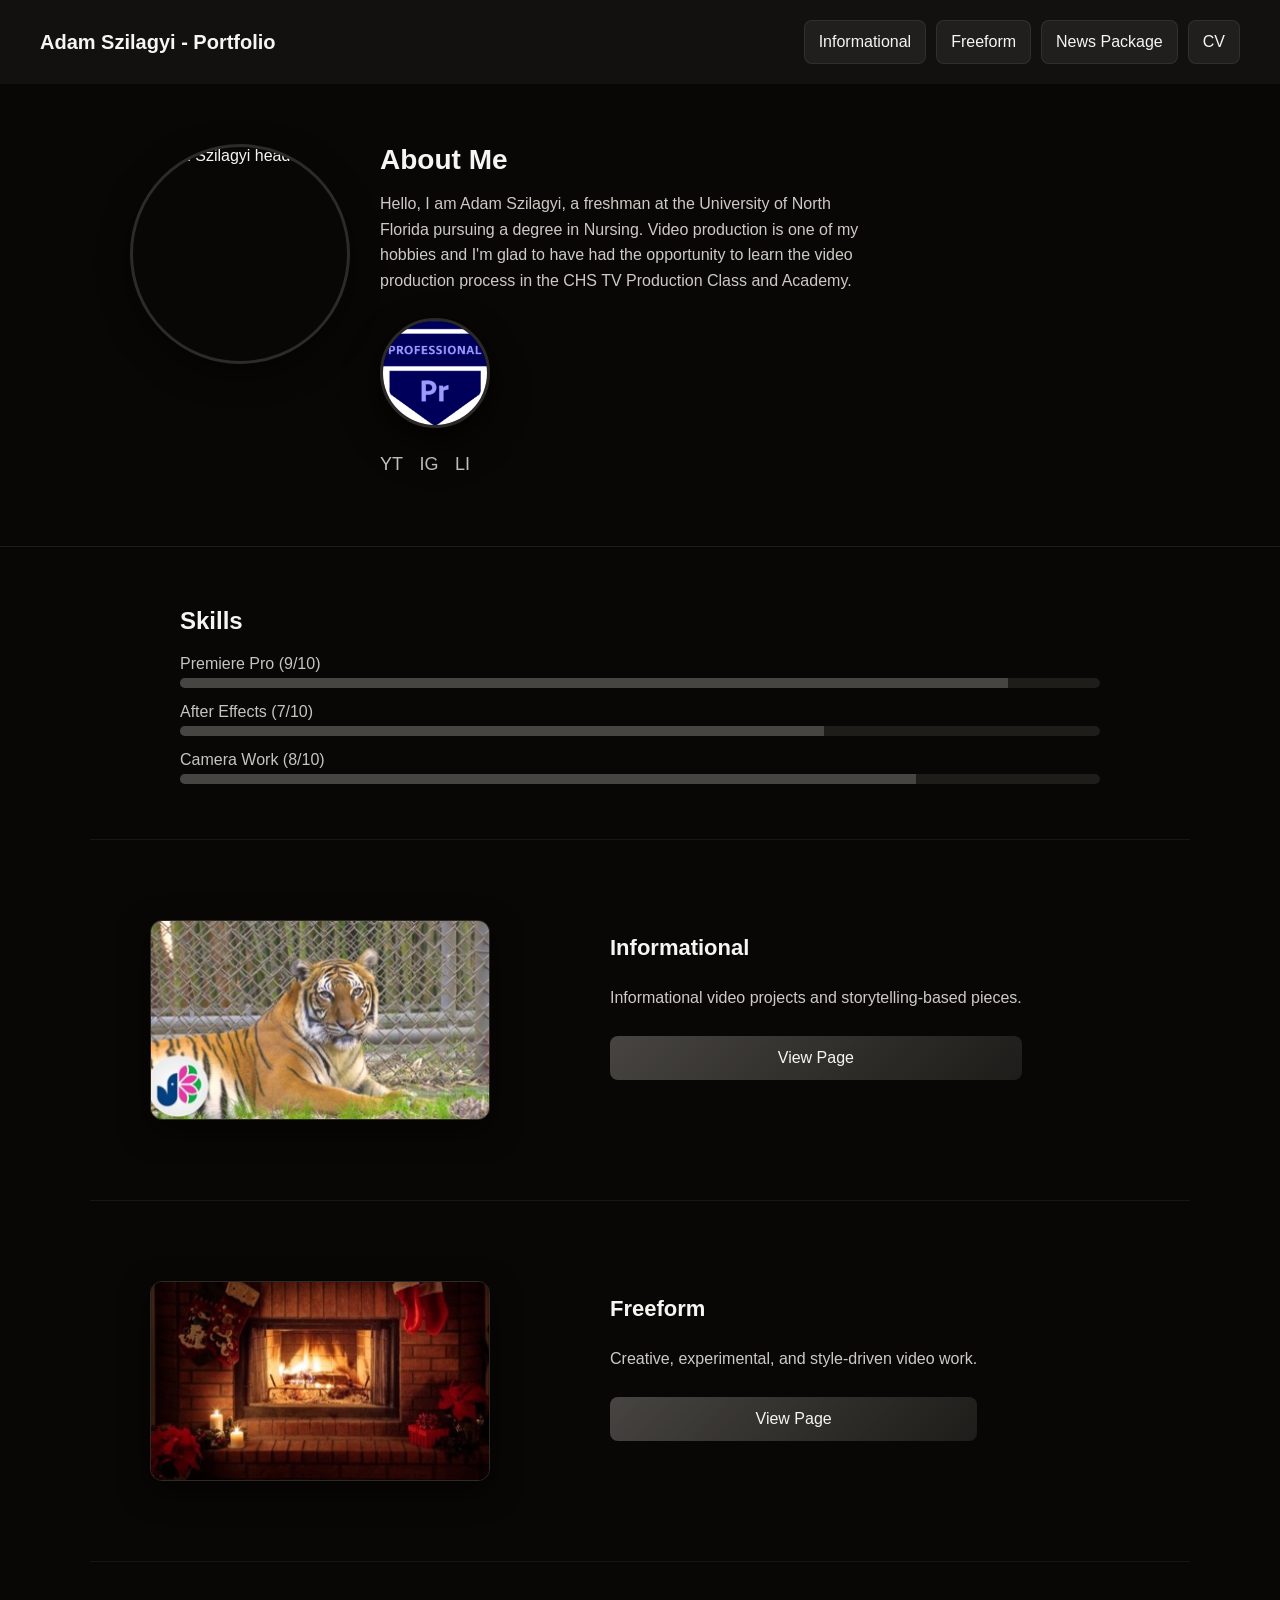
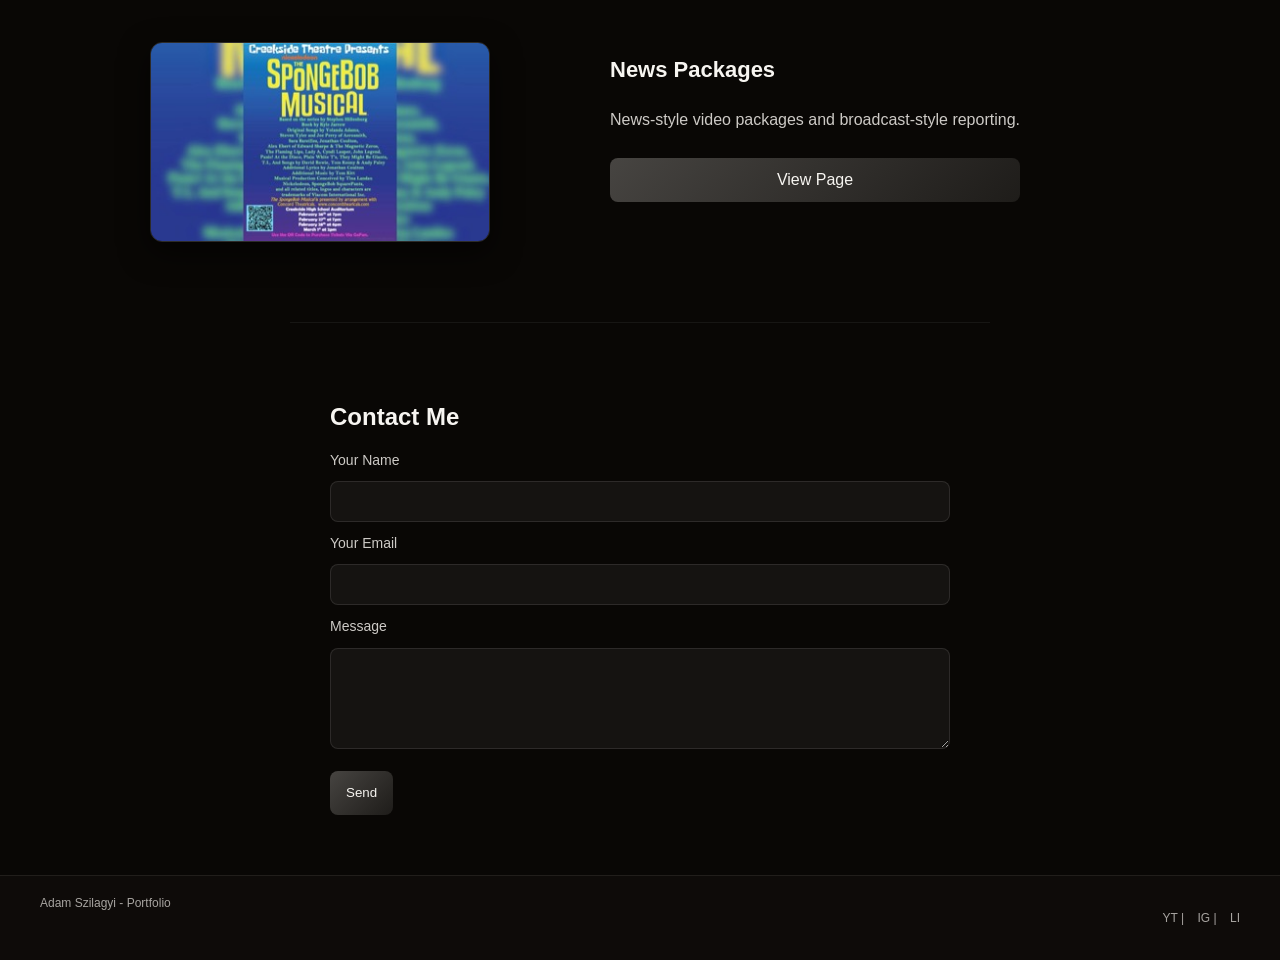
==== commit 0f788856: "Clean Up" ====
--- a/index.html
+++ b/index.html
@@ -40,8 +40,8 @@
           <p>
             Hello, I am Adam Szilagyi, a freshman at the University of North
             Florida pursuing a degree in Nursing. Video production is one of my
-            hobbies and I'm glad to have had the opportunity to learn the
-            video production process in the CHS TV Production Class and Academy.
+            hobbies and I'm glad to have had the opportunity to learn the video
+            production process in the CHS TV Production Class and Academy.
           </p>
 
           <img
@@ -56,9 +56,24 @@
           <!-- <img class="cert" src="images/after-effects-cert.png" alt="Cert2" /> -->
 
           <div class="socials" aria-label="Social links">
-            <a href="https://www.youtube.com/" target="_blank" rel="noopener noreferrer">YT</a>
-            <a href="https://www.instagram.com" target="_blank" rel="noopener noreferrer">IG</a>
-            <a href="https://www.linkedin.com/" target="_blank" rel="noopener noreferrer">LI</a>
+            <a
+              href="https://www.youtube.com/"
+              target="_blank"
+              rel="noopener noreferrer"
+              >YT</a
+            >
+            <a
+              href="https://www.instagram.com"
+              target="_blank"
+              rel="noopener noreferrer"
+              >IG</a
+            >
+            <a
+              href="https://www.linkedin.com/"
+              target="_blank"
+              rel="noopener noreferrer"
+              >LI</a
+            >
           </div>
         </div>
       </section>
@@ -69,21 +84,42 @@
 
         <div class="skill">
           <div class="skill-name">Premiere Pro (9/10)</div>
-          <div class="bar" role="progressbar" aria-label="Premiere Pro skill level" aria-valuemin="0" aria-valuemax="10" aria-valuenow="9">
+          <div
+            class="bar"
+            role="progressbar"
+            aria-label="Premiere Pro skill level"
+            aria-valuemin="0"
+            aria-valuemax="10"
+            aria-valuenow="9"
+          >
             <div class="bar-fill" style="width: 90%"></div>
           </div>
         </div>
 
         <div class="skill">
           <div class="skill-name">After Effects (7/10)</div>
-          <div class="bar" role="progressbar" aria-label="After Effects skill level" aria-valuemin="0" aria-valuemax="10" aria-valuenow="7">
+          <div
+            class="bar"
+            role="progressbar"
+            aria-label="After Effects skill level"
+            aria-valuemin="0"
+            aria-valuemax="10"
+            aria-valuenow="7"
+          >
             <div class="bar-fill" style="width: 70%"></div>
           </div>
         </div>
 
         <div class="skill">
           <div class="skill-name">Camera Work (8/10)</div>
-          <div class="bar" role="progressbar" aria-label="Camera Work skill level" aria-valuemin="0" aria-valuemax="10" aria-valuenow="8">
+          <div
+            class="bar"
+            role="progressbar"
+            aria-label="Camera Work skill level"
+            aria-valuemin="0"
+            aria-valuemax="10"
+            aria-valuenow="8"
+          >
             <div class="bar-fill" style="width: 80%"></div>
           </div>
         </div>
@@ -94,7 +130,10 @@
         <img
           id="img1"
           src="images/thumbs/info1.jpg"
-          srcset="images/thumbs/small/info1.jpg 360w, images/thumbs/info1.jpg 720w"
+          srcset="
+            images/thumbs/small/info1.jpg 360w,
+            images/thumbs/info1.jpg       720w
+          "
           sizes="(max-width: 768px) min(100vw - 40px, 300px), 340px"
           alt="Preview image for informational video projects"
           width="720"
@@ -115,7 +154,10 @@
         <img
           id="img2"
           src="images/thumbs/free1.jpg"
-          srcset="images/thumbs/small/free1.jpg 360w, images/thumbs/free1.jpg 720w"
+          srcset="
+            images/thumbs/small/free1.jpg 360w,
+            images/thumbs/free1.jpg       720w
+          "
           sizes="(max-width: 768px) min(100vw - 40px, 300px), 340px"
           alt="Preview image for freeform video projects"
           width="720"
@@ -136,7 +178,10 @@
         <img
           id="img3"
           src="images/thumbs/news1.jpg"
-          srcset="images/thumbs/small/news1.jpg 360w, images/thumbs/news1.jpg 720w"
+          srcset="
+            images/thumbs/small/news1.jpg 360w,
+            images/thumbs/news1.jpg       720w
+          "
           sizes="(max-width: 768px) min(100vw - 40px, 300px), 340px"
           alt="Preview image for news package video projects"
           width="720"
@@ -158,9 +203,21 @@
 
         <form action="https://formspree.io/f/mwvaejre" method="POST">
           <label for="contact-name">Your Name</label>
-          <input id="contact-name" type="text" name="name" autocomplete="name" required />
+          <input
+            id="contact-name"
+            type="text"
+            name="name"
+            autocomplete="name"
+            required
+          />
           <label for="contact-email">Your Email</label>
-          <input id="contact-email" type="email" name="email" autocomplete="email" required />
+          <input
+            id="contact-email"
+            type="email"
+            name="email"
+            autocomplete="email"
+            required
+          />
           <label for="contact-message">Message</label>
           <textarea id="contact-message" name="message" rows="5"></textarea>
           <button class="submit" type="submit">Send</button>
@@ -173,33 +230,82 @@
       <div>Adam Szilagyi - Portfolio</div>
 
       <div>
-        <a href="https://www.youtube.com/" target="_blank" rel="noopener noreferrer">YT</a> |
-        <a href="https://www.instagram.com" target="_blank" rel="noopener noreferrer">IG</a> |
-        <a href="https://www.linkedin.com/" target="_blank" rel="noopener noreferrer">LI</a>
+        <a
+          href="https://www.youtube.com/"
+          target="_blank"
+          rel="noopener noreferrer"
+          >YT</a
+        >
+        |
+        <a
+          href="https://www.instagram.com"
+          target="_blank"
+          rel="noopener noreferrer"
+          >IG</a
+        >
+        |
+        <a
+          href="https://www.linkedin.com/"
+          target="_blank"
+          rel="noopener noreferrer"
+          >LI</a
+        >
       </div>
     </footer>
 
     <!-- SLIDESHOW SCRIPT -->
     <script>
-      const reduceMotion = window.matchMedia("(prefers-reduced-motion: reduce)").matches;
+      const reduceMotion = window.matchMedia(
+        "(prefers-reduced-motion: reduce)",
+      ).matches;
 
       const infoImgs = [
-        ["images/thumbs/info1.jpg", "images/thumbs/small/info1.jpg 360w, images/thumbs/info1.jpg 720w"],
-        ["images/thumbs/info2.jpg", "images/thumbs/small/info2.jpg 360w, images/thumbs/info2.jpg 720w"],
-        ["images/thumbs/info3.jpg", "images/thumbs/small/info3.jpg 360w, images/thumbs/info3.jpg 720w"],
-        ["images/thumbs/info4.jpg", "images/thumbs/small/info4.jpg 360w, images/thumbs/info4.jpg 720w"],
+        [
+          "images/thumbs/info1.jpg",
+          "images/thumbs/small/info1.jpg 360w, images/thumbs/info1.jpg 720w",
+        ],
+        [
+          "images/thumbs/info2.jpg",
+          "images/thumbs/small/info2.jpg 360w, images/thumbs/info2.jpg 720w",
+        ],
+        [
+          "images/thumbs/info3.jpg",
+          "images/thumbs/small/info3.jpg 360w, images/thumbs/info3.jpg 720w",
+        ],
+        [
+          "images/thumbs/info4.jpg",
+          "images/thumbs/small/info4.jpg 360w, images/thumbs/info4.jpg 720w",
+        ],
       ];
 
       const freeImgs = [
-        ["images/thumbs/free1.jpg", "images/thumbs/small/free1.jpg 360w, images/thumbs/free1.jpg 720w"],
-        ["images/thumbs/free2.jpg", "images/thumbs/small/free2.jpg 360w, images/thumbs/free2.jpg 720w"],
-        ["images/thumbs/free3.jpg", "images/thumbs/small/free3.jpg 360w, images/thumbs/free3.jpg 720w"],
+        [
+          "images/thumbs/free1.jpg",
+          "images/thumbs/small/free1.jpg 360w, images/thumbs/free1.jpg 720w",
+        ],
+        [
+          "images/thumbs/free2.jpg",
+          "images/thumbs/small/free2.jpg 360w, images/thumbs/free2.jpg 720w",
+        ],
+        [
+          "images/thumbs/free3.jpg",
+          "images/thumbs/small/free3.jpg 360w, images/thumbs/free3.jpg 720w",
+        ],
       ];
 
       const newsImgs = [
-        ["images/thumbs/news1.jpg", "images/thumbs/small/news1.jpg 360w, images/thumbs/news1.jpg 720w"],
-        ["images/thumbs/news2.jpg", "images/thumbs/small/news2.jpg 360w, images/thumbs/news2.jpg 720w"],
-        ["images/thumbs/news3.jpg", "images/thumbs/small/news3.jpg 360w, images/thumbs/news3.jpg 720w"],
+        [
+          "images/thumbs/news1.jpg",
+          "images/thumbs/small/news1.jpg 360w, images/thumbs/news1.jpg 720w",
+        ],
+        [
+          "images/thumbs/news2.jpg",
+          "images/thumbs/small/news2.jpg 360w, images/thumbs/news2.jpg 720w",
+        ],
+        [
+          "images/thumbs/news3.jpg",
+          "images/thumbs/small/news3.jpg 360w, images/thumbs/news3.jpg 720w",
+        ],
       ];
 
       let i1 = 0,
--- a/styles.css
+++ b/styles.css
@@ -232,6 +232,7 @@
   height: 200px;
   object-fit: cover;
   border-radius: var(--radius-xl);
+  border: 1px solid var(--border-medium);
   box-shadow: var(--shadow-media);
   transition: transform 0.3s var(--ease-out);
   flex-shrink: 0;
@@ -458,6 +459,7 @@
   height: 160px;
   object-fit: cover;
   border-radius: var(--radius-lg);
+  border: 1px solid var(--border-medium);
   box-shadow: var(--shadow-card);
   transition: transform 0.3s var(--ease-out);
 }
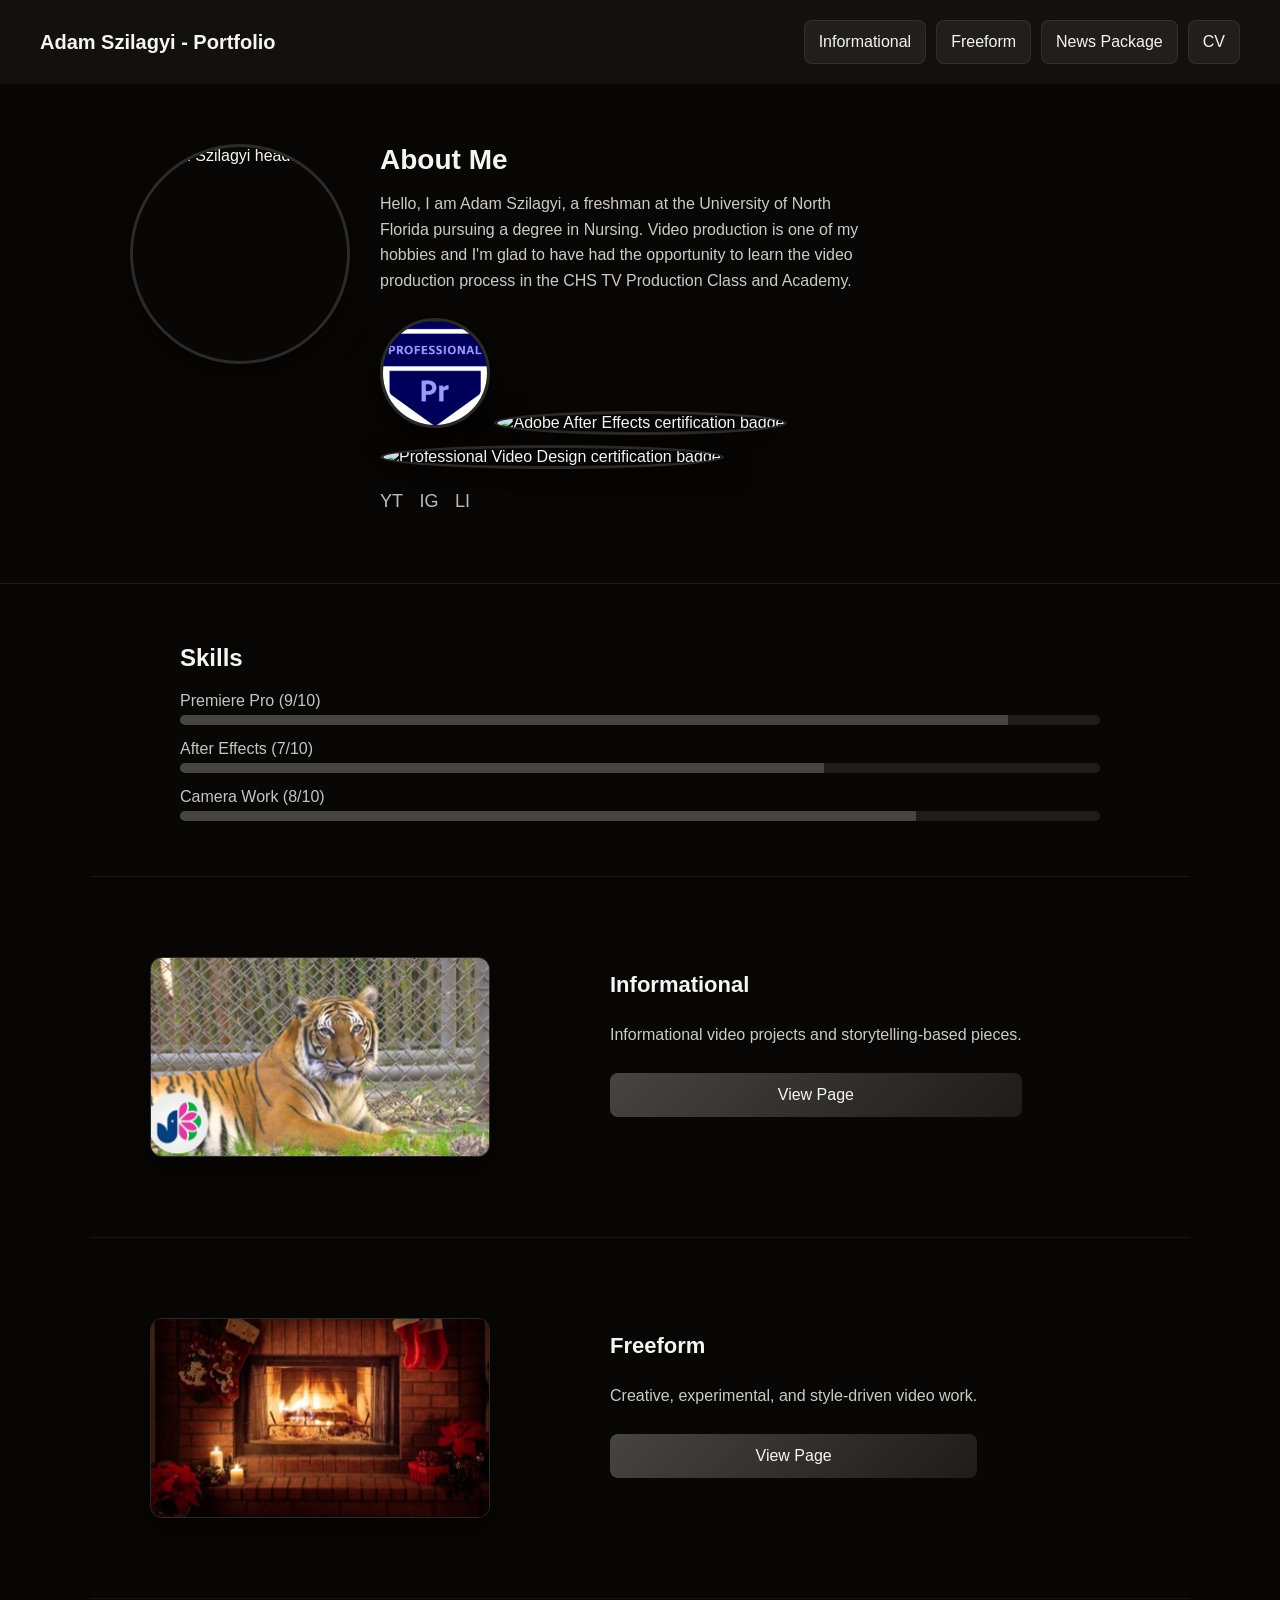
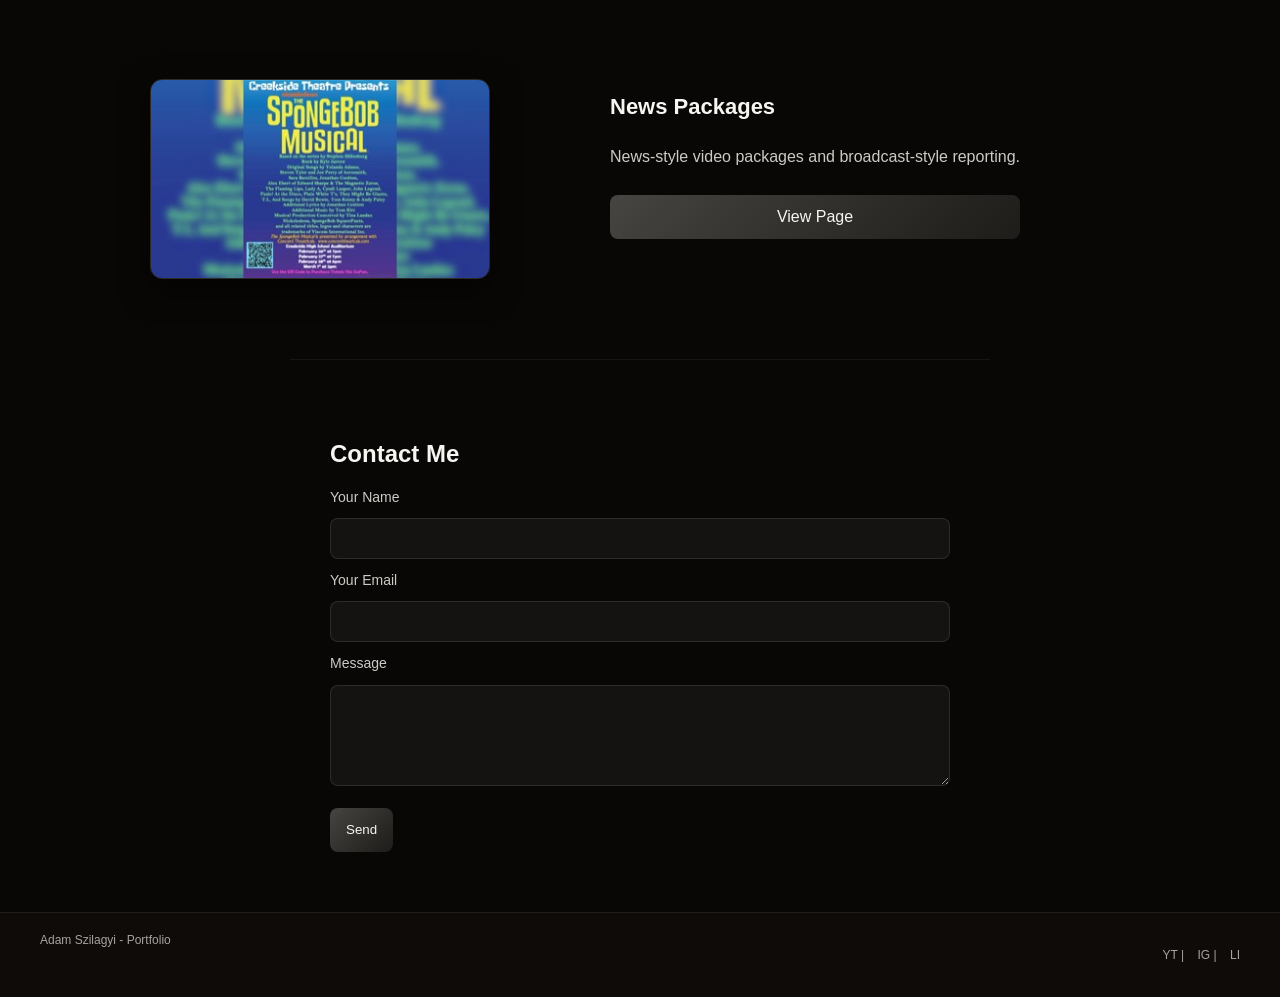
==== commit cae6b482: "Add certification badges to index.html Added certification badges for Adobe After Effects and Profes" ====
--- a/index.html
+++ b/index.html
@@ -53,7 +53,25 @@
             loading="lazy"
             decoding="async"
           />
-          <!-- <img class="cert" src="images/after-effects-cert.png" alt="Cert2" /> -->
+          <img
+            class="cert"
+            src="images/after-effects-cert.png"
+            alt="Adobe After Effects certification badge"
+            width="601"
+            height="601"
+            loading="lazy"
+            decoding="async"
+          />
+          <img
+            class="cert"
+            src="images/video-design-cert.png"
+            alt="Professional Video Design certification badge"
+            width="601"
+            height="601"
+            loading="lazy"
+            decoding="async"
+          />
+          
 
           <div class="socials" aria-label="Social links">
             <a
